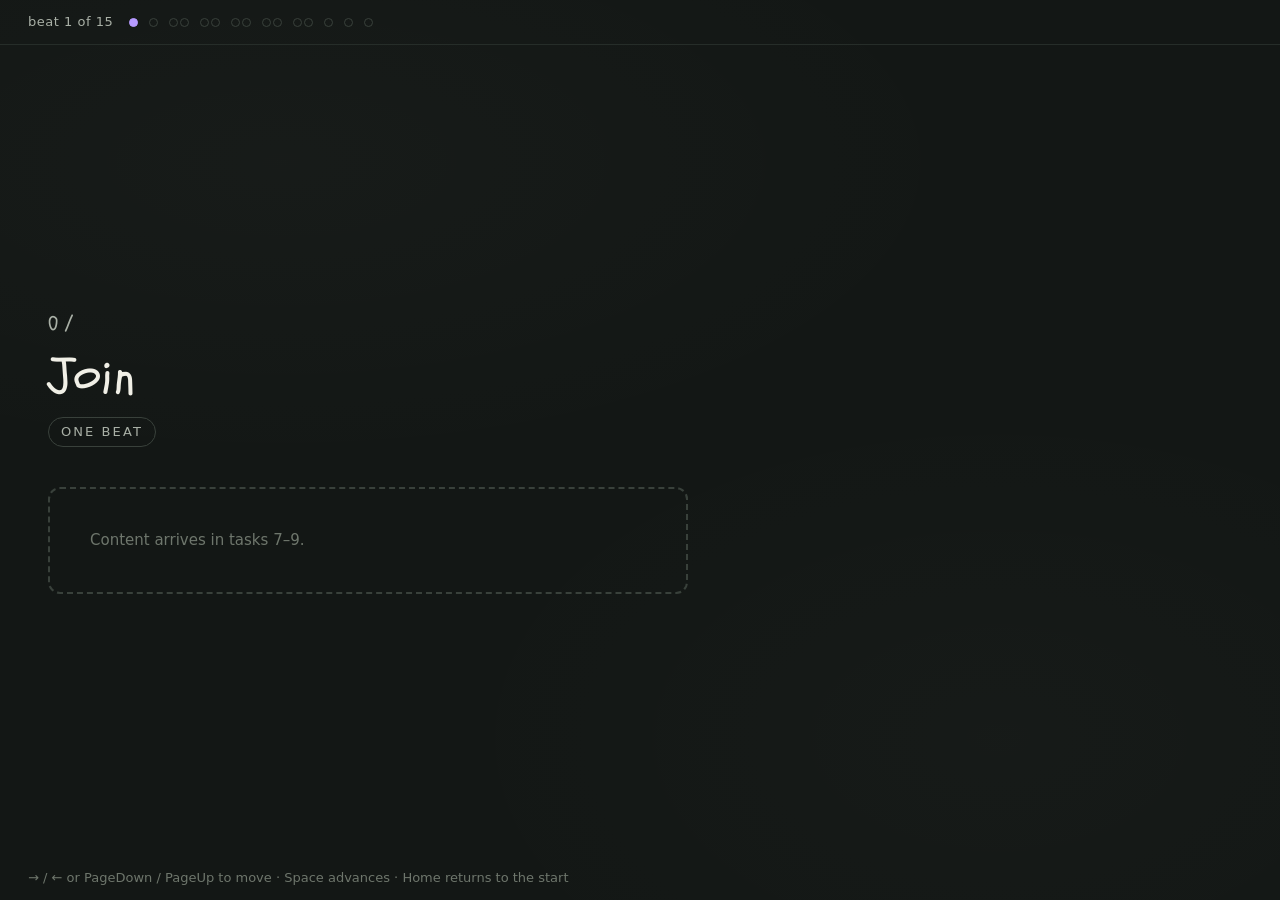
==== app/present.html @ ee2a4b30 "move the project into app/, and stop tracking planning documents Two changes the user asked for.  ap" ====
<!doctype html>
<html lang="en">
<head>
<meta charset="utf-8">
<meta name="viewport" content="width=device-width, initial-scale=1">
<title>The Photoelectric Effect — presentation</title>
<link rel="stylesheet" href="theme.css">
<style>
/* Layout for the projected page. Everything visual comes from theme.css. */

html, body { height: 100%; }
body { display: flex; flex-direction: column; padding: 0; }

/* The presenter's strip: where we are, and how much is left. Small and dim —
   it is for the presenter, not for the room. */
.beatbar {
  display: flex; align-items: center; gap: 16px;
  padding: 12px 28px;
  border-bottom: 1px solid var(--rule-soft);
  font-size: 13px; color: var(--chalk-dim);
  flex: none;
}
.counter { font-variant-numeric: tabular-nums; letter-spacing: .04em; }

/* One dot per beat, grouped by part, so the presenter can see at a glance
   that a part has a second beat coming. */
.dots { display: flex; gap: 4px; align-items: center; }
.dots .grp { display: flex; gap: 2px; margin-right: 7px; }
.dots i {
  width: 9px; height: 9px; border-radius: 50%;
  border: 1px solid var(--rule); display: block;
}
.dots i.done    { background: var(--rule); }
.dots i.current { background: var(--accent); border-color: var(--accent); }

.stage {
  flex: 1 1 auto;
  display: flex; flex-direction: column; justify-content: center;
  padding: 40px 48px;
  max-width: 1400px; width: 100%; margin: 0 auto;
}

.partno {
  font-family: var(--hand);
  font-size: 22px; color: var(--chalk-dim); margin-bottom: 4px;
}
.stage h1 { margin-bottom: 10px; }

.beatname {
  display: inline-block; align-self: flex-start;
  font-size: 13px; letter-spacing: .16em; text-transform: uppercase;
  color: var(--accent);
  border: 1px solid var(--accent-dim); border-radius: 999px;
  padding: 4px 12px;
}
.beatname.single { color: var(--chalk-dim); border-color: var(--rule); }

.placeholder {
  margin-top: 40px; padding: 40px;
  border: 2px dashed var(--rule); border-radius: 12px;
  color: var(--chalk-faint); font-size: 15px;
  max-width: 640px;
}

.hint { padding: 12px 28px; font-size: 13px; color: var(--chalk-faint); flex: none; }

/* Shown only if physics.js failed to load. Silence would be worse. */
#fatal {
  display: none; margin: 24px 48px; padding: 16px 20px;
  border: 2px solid var(--no-emit); border-radius: 10px; color: var(--no-emit);
}
</style>
</head>
<body>

<div class="beatbar">
  <span class="counter" id="counter"></span>
  <div class="dots" id="dots"></div>
</div>

<div id="fatal"><strong>physics.js did not load.</strong> Every number on this page comes from it.
Check that <code>physics.js</code> sits beside <code>present.html</code>.</div>

<main class="stage">
  <div class="partno" id="partno"></div>
  <h1 id="title"></h1>
  <span class="beatname" id="beatname"></span>
  <div class="placeholder" id="placeholder"></div>
</main>

<div class="hint">→ / ← or PageDown / PageUp to move · Space advances · Home returns to the start</div>

<script src="physics.js"></script>
<script>
/* The ten parts. `question: true` means the part carries at least one quiz
   question, and therefore splits into two beats — SPEC.md §2:
     setup  — the situation is shown, the answering readouts are masked, the
              animation is held, and the question is open on the phones;
     reveal — the answer runs.
   Without that split the projector shows the answer while the question is
   being asked, which is what made six of nine questions meaningless in v1. */
const PARTS = [
  { title: 'Join',              question: false },
  { title: 'Intro',             question: false },
  { title: 'The puzzle',        question: true  },
  { title: 'Light in packets',  question: true  },
  { title: 'The work function', question: true  },
  { title: 'The threshold',     question: true  },
  { title: 'Leftover energy',   question: true  },
  { title: 'The straight line', question: false },
  { title: 'Why it matters',    question: false },
  { title: 'Scores, then play', question: false }
];

/* Flatten parts into the beat sequence the arrow keys actually walk.
   Ten parts, five of which split, gives fifteen beats. */
const BEATS = [];
PARTS.forEach((p, i) => {
  if (p.question) { BEATS.push({ part: i, beat: 'setup' }); BEATS.push({ part: i, beat: 'reveal' }); }
  else            { BEATS.push({ part: i, beat: 'single' }); }
});

let at = 0;

const $ = id => document.getElementById(id);

function buildDots() {
  $('dots').innerHTML = PARTS.map((p, i) => {
    const n = p.question ? 2 : 1;
    return '<span class="grp">' + '<i></i>'.repeat(n) + '</span>';
  }).join('');
}

function render() {
  const b = BEATS[at], p = PARTS[b.part];

  $('partno').textContent = b.part + ' /';
  $('title').textContent = p.title;

  const name = $('beatname');
  name.textContent = b.beat === 'single' ? 'one beat' : b.beat;
  name.classList.toggle('single', b.beat === 'single');

  $('counter').textContent = 'beat ' + (at + 1) + ' of ' + BEATS.length;

  $('placeholder').textContent = b.beat === 'setup'
    ? 'Setup beat. The question is open on the phones and the answering readouts are masked. Content arrives in tasks 7–9.'
    : b.beat === 'reveal'
      ? 'Reveal beat. The animation runs and the readouts appear. Content arrives in tasks 7–9.'
      : 'Content arrives in tasks 7–9.';

  const dots = $('dots').querySelectorAll('i');
  dots.forEach((d, i) => {
    d.classList.toggle('done', i < at);
    d.classList.toggle('current', i === at);
  });
}

function go(delta) {
  const next = at + delta;
  if (next < 0 || next >= BEATS.length) return;   // ends are walls, not wraps
  at = next;
  render();
}

addEventListener('keydown', e => {
  switch (e.key) {
    /* Arrows, and PageUp/PageDown because most presentation clickers send
       those rather than arrows. Space too: it is what people press. */
    case 'ArrowRight': case 'PageDown': case ' ': go(1);  break;
    case 'ArrowLeft':  case 'PageUp':            go(-1); break;
    case 'Home':       at = 0; render();                 break;
    case 'End':        at = BEATS.length - 1; render();  break;
    default: return;
  }
  e.preventDefault();
});

if (typeof physics !== 'function' || typeof HC === 'undefined') $('fatal').style.display = 'block';

buildDots();
render();
</script>
</body>
</html>
---- app/theme.css ----
/* The Photoelectric Effect — chalkboard theme.
 *
 * Shared by present.html (projected) and quiz.html (phones). index.html keeps
 * its own dark-brown styling this round; see SPEC.md §6.
 *
 * Why a chalkboard and not paper: glowing photons and ejected electrons only
 * read against a dark ground. A light theme would have fought the animation for
 * the whole talk.
 *
 * No images, and no font loaded from anyone else's server. The one webfont,
 * Schoolbell, is self-hosted in fonts/ — so the pages render identically with
 * the network unplugged, which matters because the presentation must survive
 * classroom wifi failing and because quiz.html has a 50 KB budget.
 *
 * ONE RULE WORTH KNOWING: --accent is the physics. Later tasks set it from the
 * current wavelength, so the whole interface turns violet at 400 nm and red at
 * 700 nm. Everything accent-coloured below follows automatically.
 */

:root {
  /* Tells the browser to render its own widgets dark: the <select> chevron, the
     range-slider track, scrollbars and form focus rings. Without it those come
     out light-on-dark and the page looks half-finished. */
  color-scheme: dark;

  /* The board itself */
  --board:        #131715;
  --board-panel:  #191f1c;
  --board-sunk:   #0e1211;

  /* Chalk. --chalk-faint is decorative only: it does not meet text contrast
     against the board, so never put a number or a label in it. */
  --chalk:        #f0efe6;
  --chalk-dim:    #a9b0a6;
  --chalk-faint:  #6e766c;

  --rule:         #39413b;
  --rule-soft:    #262d29;

  /* Set from the wavelength by present.html (task 6). These defaults are
     400 nm violet, so a page that never sets them still looks deliberate. */
  --accent:       #b69aff;
  --accent-dim:   #6d5c9c;

  /* Coloured chalks. These match index.html's energy-bar palette on purpose —
     the same quantity keeps the same colour across all three pages. */
  --chalk-violet: #bb9ce8;   /* photon energy   */
  --chalk-amber:  #e5bb76;   /* work function   */
  --chalk-cyan:   #93d9db;   /* kinetic energy  */

  --emit:         #93d9db;
  --no-emit:      #e5bb76;

  --ink:    system-ui, -apple-system, "Segoe UI", Roboto, sans-serif;

  /* The handwriting face. Measured: Schoolbell has no λ, no φ and no subscript
     zero — and this presentation is full of them. So --ink is the LAST entry on
     purpose: a missing glyph lands on the body sans and reads as deliberate,
     instead of dropping to the browser's default serif, which next to
     handwriting looks like a rendering fault. Never let serif end this list. */
  --hand:   Schoolbell, "Segoe Print", "Chalkboard SE", "Comic Sans MS", var(--ink);
}

/* Schoolbell, self-hosted so it survives the wifi failing. Apache 2.0;
   see fonts/README.md and fonts/LICENSE.txt.
   font-display: swap — the page must be readable in the body sans immediately
   and upgrade when the font lands, never blank while a phone waits on it. */
@font-face {
  font-family: Schoolbell;
  src: url("fonts/schoolbell.woff2") format("woff2");
  font-weight: 400;
  font-style: normal;
  font-display: swap;
}

* { box-sizing: border-box; }

body {
  margin: 0;
  padding: 24px 16px;
  background-color: var(--board);
  /* Chalk dust and the ghost of a thousand erasings. Cheap: two gradients. */
  background-image:
    radial-gradient(ellipse 80% 50% at 22% 18%, rgba(240,239,230,.020), transparent 70%),
    radial-gradient(ellipse 70% 60% at 78% 82%, rgba(240,239,230,.016), transparent 65%);
  background-attachment: fixed;
  color: var(--chalk);
  font-family: var(--ink);
  font-size: 17px;
  line-height: 1.55;
  -webkit-text-size-adjust: 100%;
}

/* ---- Type ------------------------------------------------------------- */

/* Weight 400: Schoolbell ships one weight only. Asking for 600 makes the
   browser synthesise bold, which smears a handwriting face. */
h1, h2, h3 { font-family: var(--hand); font-weight: 400; line-height: 1.2; margin: 0 0 .4em; }
h1 { font-size: clamp(30px, 6vw, 52px); letter-spacing: .01em; }
h2 { font-size: clamp(22px, 4vw, 32px); }
h3 { font-size: clamp(18px, 3vw, 22px); color: var(--chalk-dim); }

p { margin: 0 0 1em; max-width: 62ch; }

.eyebrow {
  font-size: 13px; letter-spacing: .18em; text-transform: uppercase;
  color: var(--chalk-dim); margin-bottom: .6em;
}
.small { font-size: 14px; color: var(--chalk-dim); }
strong { color: var(--chalk); font-weight: 600; }
em { color: var(--accent); font-style: normal; }

/* Underline drawn like a chalk stroke: slightly uneven, never a crisp rule. */
.underline {
  border-bottom: 2px solid var(--accent);
  border-radius: 40%;
  padding-bottom: 2px;
}

/* ---- Surfaces --------------------------------------------------------- */

.panel {
  background: var(--board-panel);
  border: 1px solid var(--rule);
  border-radius: 10px;
  padding: 20px 22px;
}

hr { border: 0; border-top: 1px solid var(--rule-soft); margin: 28px 0; }

/* ---- Readouts: the numbers that carry the physics ---------------------- */

.readout { display: flex; flex-direction: column; gap: 4px; }
.readout label { font-size: 13px; letter-spacing: .06em; text-transform: uppercase; color: var(--chalk-dim); }

/* Greek in an uppercased label is a notation bug, not a style choice:
   text-transform turns λ into Λ and φ into Φ, which mean different things.
   Wrap any Greek inside a label in this. <label>Threshold <i class="sym">λ₀</i></label> */
.sym { text-transform: none; font-style: normal; }

.value {
  font-family: var(--hand);
  font-size: clamp(26px, 5vw, 40px);
  line-height: 1.1;
  color: var(--chalk);
  font-variant-numeric: tabular-nums;
}
.value.accent { color: var(--accent); }
.value.emit   { color: var(--emit); }
.value.none   { color: var(--no-emit); }

/* Masked: the ask/reveal mechanism (SPEC.md §2). A masked readout must read as
   DELIBERATELY HIDDEN, never as broken or as a value of zero — the audience is
   answering a question about this number right now. */
.masked .value,
.value.masked {
  color: transparent;
  position: relative;
}
.masked .value::after,
.value.masked::after {
  content: "?";
  position: absolute; inset: 0;
  display: flex; align-items: center; justify-content: center;
  color: var(--chalk-faint);
  border: 2px dashed var(--rule);
  border-radius: 8px;
  background: var(--board-sunk);
}

/* ---- Controls --------------------------------------------------------- */

button, .btn {
  font: inherit;
  font-family: var(--hand);
  font-size: 17px;
  color: var(--chalk);
  background: var(--board-sunk);
  border: 1.5px solid var(--rule);
  border-radius: 8px;
  padding: 10px 18px;
  cursor: pointer;
  transition: border-color .15s, color .15s, background .15s;
}
button:hover, .btn:hover { border-color: var(--accent); color: var(--accent); }
button:active, .btn:active { background: var(--board-panel); }
button[disabled] { opacity: .45; cursor: not-allowed; }

button.primary {
  border-color: var(--accent);
  color: var(--accent);
}
button.primary:hover { background: var(--board-panel); }

:focus-visible {
  outline: 2px solid var(--accent);
  outline-offset: 3px;
}

input[type="text"] {
  font: inherit; color: var(--chalk);
  background: var(--board-sunk);
  border: 1.5px solid var(--rule);
  border-radius: 8px;
  padding: 12px 14px;
  width: 100%;
}
input[type="text"]::placeholder { color: var(--chalk-faint); }

label { display: block; font-size: 14px; color: var(--chalk-dim); margin-bottom: 6px; }

input[type="range"] {
  width: 100%;
  accent-color: var(--accent);
}

select {
  font: inherit; color: var(--chalk);
  background: var(--board-sunk);
  border: 1.5px solid var(--rule);
  border-radius: 8px;
  padding: 10px 12px;
}

/* ---- Energy bars ------------------------------------------------------- */

.bar { display: grid; grid-template-columns: 150px 1fr 96px; gap: 12px; align-items: center; margin-bottom: 10px; }
.bar > span:first-child { font-size: 14px; color: var(--chalk-dim); }
.bar > span:last-child  { font-family: var(--hand); text-align: right; font-variant-numeric: tabular-nums; }
.bar .track { height: 14px; background: var(--board-sunk); border: 1px solid var(--rule-soft); border-radius: 7px; overflow: hidden; }
.bar .fill  { height: 100%; border-radius: 7px; }

/* ---- Status ------------------------------------------------------------ */

.status { font-family: var(--hand); font-size: 20px; padding: 10px 0; }
.status.emit { color: var(--emit); }
.status.none { color: var(--no-emit); }

/* ---- Phone-first layout ------------------------------------------------ */

.wrap { max-width: 900px; margin: 0 auto; }

@media (max-width: 480px) {
  body { padding: 18px 16px; font-size: 16px; }
  .bar { grid-template-columns: 1fr; gap: 4px; }
  .bar > span:last-child { text-align: left; }
}

@media (prefers-reduced-motion: reduce) {
  * { animation: none !important; transition: none !important; }
}
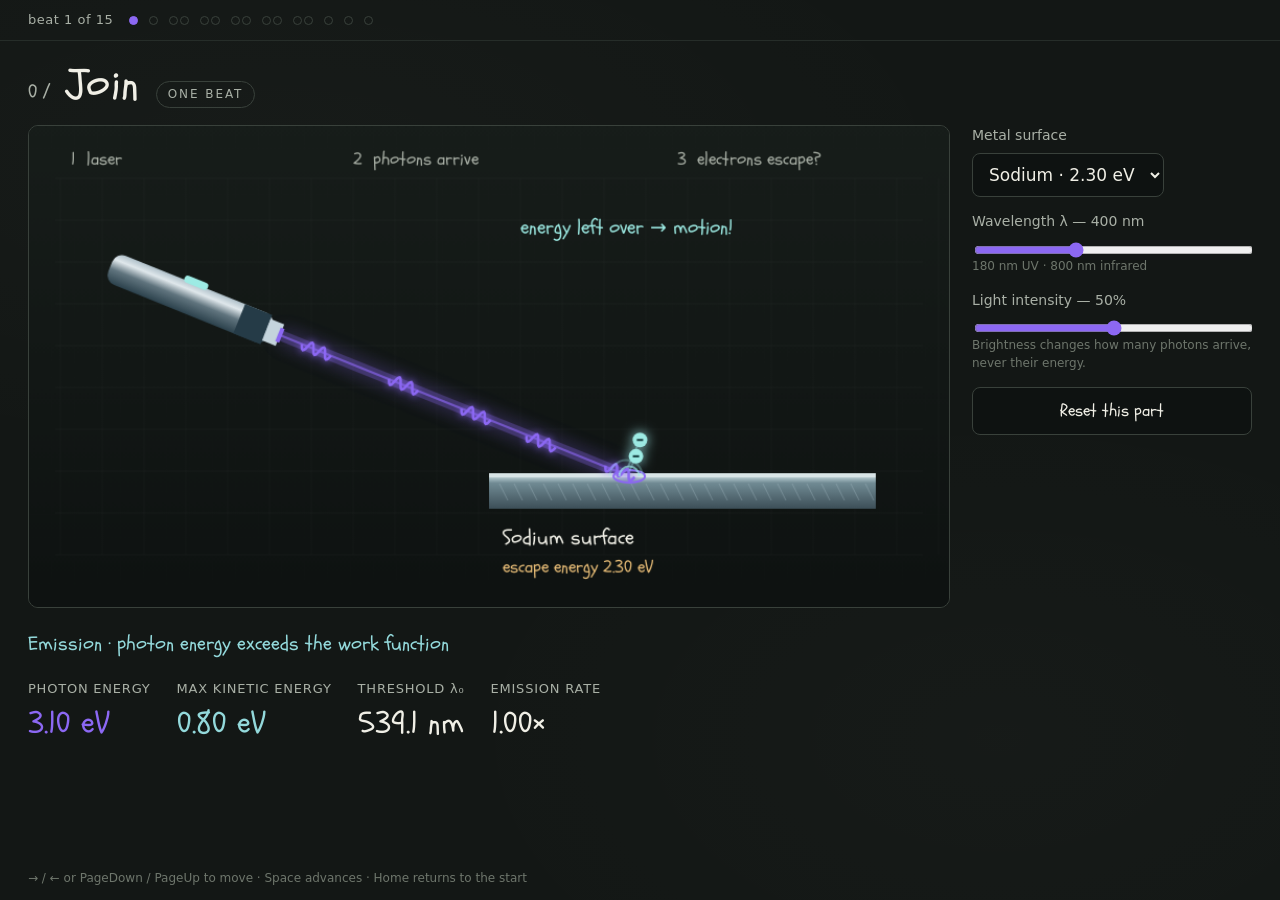
==== commit c6e3f08c: "task 5: the simulation as the stage, without theta Ports the canvas scene from index.html onto prese" ====
--- a/app/present.html
+++ b/app/present.html
@@ -9,66 +9,57 @@
 /* Layout for the projected page. Everything visual comes from theme.css. */
 
 html, body { height: 100%; }
-body { display: flex; flex-direction: column; padding: 0; }
+body { display: flex; flex-direction: column; padding: 0; overflow: hidden; }
 
 /* The presenter's strip: where we are, and how much is left. Small and dim —
    it is for the presenter, not for the room. */
 .beatbar {
   display: flex; align-items: center; gap: 16px;
-  padding: 12px 28px;
+  padding: 10px 28px;
   border-bottom: 1px solid var(--rule-soft);
   font-size: 13px; color: var(--chalk-dim);
   flex: none;
 }
 .counter { font-variant-numeric: tabular-nums; letter-spacing: .04em; }
-
-/* One dot per beat, grouped by part, so the presenter can see at a glance
-   that a part has a second beat coming. */
 .dots { display: flex; gap: 4px; align-items: center; }
 .dots .grp { display: flex; gap: 2px; margin-right: 7px; }
-.dots i {
-  width: 9px; height: 9px; border-radius: 50%;
-  border: 1px solid var(--rule); display: block;
-}
+.dots i { width: 9px; height: 9px; border-radius: 50%; border: 1px solid var(--rule); display: block; }
 .dots i.done    { background: var(--rule); }
 .dots i.current { background: var(--accent); border-color: var(--accent); }
 
-.stage {
-  flex: 1 1 auto;
-  display: flex; flex-direction: column; justify-content: center;
-  padding: 40px 48px;
-  max-width: 1400px; width: 100%; margin: 0 auto;
-}
-
-.partno {
-  font-family: var(--hand);
-  font-size: 22px; color: var(--chalk-dim); margin-bottom: 4px;
-}
-.stage h1 { margin-bottom: 10px; }
-
+.stage { flex: 1 1 auto; display: flex; flex-direction: column; padding: 18px 28px 10px;
+         max-width: 1600px; width: 100%; margin: 0 auto; min-height: 0; }
+
+.head { display: flex; align-items: baseline; gap: 16px; flex: none; }
+.partno { font-family: var(--hand); font-size: 20px; color: var(--chalk-dim); }
+.head h1 { margin: 0; font-size: clamp(26px, 3.4vw, 44px); }
 .beatname {
-  display: inline-block; align-self: flex-start;
-  font-size: 13px; letter-spacing: .16em; text-transform: uppercase;
-  color: var(--accent);
-  border: 1px solid var(--accent-dim); border-radius: 999px;
-  padding: 4px 12px;
+  font-size: 12px; letter-spacing: .16em; text-transform: uppercase; color: var(--accent);
+  border: 1px solid var(--accent-dim); border-radius: 999px; padding: 3px 11px; white-space: nowrap;
 }
 .beatname.single { color: var(--chalk-dim); border-color: var(--rule); }
 
-.placeholder {
-  margin-top: 40px; padding: 40px;
-  border: 2px dashed var(--rule); border-radius: 12px;
-  color: var(--chalk-faint); font-size: 15px;
-  max-width: 640px;
-}
-
-.hint { padding: 12px 28px; font-size: 13px; color: var(--chalk-faint); flex: none; }
-
-/* Shown only if physics.js failed to load. Silence would be worse. */
-#fatal {
-  display: none; margin: 24px 48px; padding: 16px 20px;
-  border: 2px solid var(--no-emit); border-radius: 10px; color: var(--no-emit);
-}
+/* Scene on the left, controls on the right. The controls belong to the
+   presenter: the audience is watching a projection and cannot touch them. */
+.lab { display: grid; grid-template-columns: minmax(0,1fr) 280px; gap: 22px;
+       margin-top: 14px; flex: 1 1 auto; min-height: 0; }
+@media (max-width: 1100px) { .lab { grid-template-columns: 1fr; } }
+
+.scene-wrap { min-width: 0; display: flex; flex-direction: column; gap: 10px; }
+#scene { width: 100%; height: auto; max-height: 56vh; border-radius: 10px;
+         border: 1px solid var(--rule); display: block; }
+
+.readouts { display: flex; gap: 26px; flex-wrap: wrap; }
+.readouts .readout { gap: 2px; }
+.readouts .value { font-size: clamp(20px, 2.4vw, 32px); }
+
+.controls { display: flex; flex-direction: column; gap: 14px; overflow-y: auto; }
+.controls .hint { font-size: 12px; color: var(--chalk-faint); margin: -8px 0 0; }
+
+.foot { flex: none; padding: 8px 28px 12px; font-size: 12px; color: var(--chalk-faint); }
+
+#fatal { display: none; margin: 16px 28px; padding: 14px 18px;
+         border: 2px solid var(--no-emit); border-radius: 10px; color: var(--no-emit); }
 </style>
 </head>
 <body>
@@ -82,38 +73,71 @@
 Check that <code>physics.js</code> sits beside <code>present.html</code>.</div>
 
 <main class="stage">
-  <div class="partno" id="partno"></div>
-  <h1 id="title"></h1>
-  <span class="beatname" id="beatname"></span>
-  <div class="placeholder" id="placeholder"></div>
+  <div class="head">
+    <span class="partno" id="partno"></span>
+    <h1 id="title"></h1>
+    <span class="beatname" id="beatname"></span>
+  </div>
+
+  <div class="lab">
+    <div class="scene-wrap">
+      <canvas id="scene" width="880" height="460"
+              aria-label="Light strikes a metal surface; electrons escape only above the energy threshold"></canvas>
+      <div class="status" id="status"></div>
+      <div class="readouts">
+        <div class="readout"><label>Photon energy</label><div class="value accent" id="energy">—</div></div>
+        <div class="readout"><label>Max kinetic energy</label><div class="value" id="kinetic">—</div></div>
+        <div class="readout"><label>Threshold <i class="sym">λ₀</i></label><div class="value" id="threshold">—</div></div>
+        <div class="readout"><label>Emission rate</label><div class="value" id="rate">—</div></div>
+      </div>
+    </div>
+
+    <aside class="controls">
+      <div>
+        <label for="material">Metal surface</label>
+        <select id="material"></select>
+      </div>
+      <div>
+        <label for="wave">Wavelength <i class="sym">λ</i> — <span id="waveValue"></span></label>
+        <input id="wave" type="range" min="180" max="800" step="1" value="400">
+        <p class="hint">180 nm UV · 800 nm infrared</p>
+      </div>
+      <div>
+        <label for="intensity">Light intensity — <span id="intensityValue"></span></label>
+        <input id="intensity" type="range" min="0" max="100" step="1" value="50">
+        <p class="hint">Brightness changes how many photons arrive, never their energy.</p>
+      </div>
+      <button type="button" id="represet">Reset this part</button>
+    </aside>
+  </div>
 </main>
 
-<div class="hint">→ / ← or PageDown / PageUp to move · Space advances · Home returns to the start</div>
+<div class="foot">→ / ← or PageDown / PageUp to move · Space advances · Home returns to the start</div>
 
 <script src="physics.js"></script>
 <script>
-/* The ten parts. `question: true` means the part carries at least one quiz
-   question, and therefore splits into two beats — SPEC.md §2:
-     setup  — the situation is shown, the answering readouts are masked, the
-              animation is held, and the question is open on the phones;
+const $ = id => document.getElementById(id);
+
+/* ---- The ten parts -----------------------------------------------------
+   `question: true` means the part carries at least one quiz question and so
+   splits into two beats (SPEC.md §2):
+     setup  — situation shown, answering readouts masked, question open;
      reveal — the answer runs.
-   Without that split the projector shows the answer while the question is
-   being asked, which is what made six of nine questions meaningless in v1. */
+   `preset` is applied on entering the part. Presets are provisional here;
+   tasks 7–9 set them alongside the content they belong to. */
 const PARTS = [
-  { title: 'Join',              question: false },
-  { title: 'Intro',             question: false },
-  { title: 'The puzzle',        question: true  },
-  { title: 'Light in packets',  question: true  },
-  { title: 'The work function', question: true  },
-  { title: 'The threshold',     question: true  },
-  { title: 'Leftover energy',   question: true  },
-  { title: 'The straight line', question: false },
-  { title: 'Why it matters',    question: false },
-  { title: 'Scores, then play', question: false }
+  { title: 'Join',              question: false, preset: { phi: 2.30, wave: 400, intensity: 50  } },
+  { title: 'Intro',             question: false, preset: { phi: 2.30, wave: 400, intensity: 50  } },
+  { title: 'The puzzle',        question: true,  preset: { phi: 2.30, wave: 700, intensity: 100 } },
+  { title: 'Light in packets',  question: true,  preset: { phi: 2.30, wave: 400, intensity: 50  } },
+  { title: 'The work function', question: true,  preset: { phi: 4.30, wave: 400, intensity: 50  } },
+  { title: 'The threshold',     question: true,  preset: { phi: 4.30, wave: 300, intensity: 60  } },
+  { title: 'Leftover energy',   question: true,  preset: { phi: 2.30, wave: 400, intensity: 50  } },
+  { title: 'The straight line', question: false, preset: { phi: 2.30, wave: 400, intensity: 50  } },
+  { title: 'Why it matters',    question: false, preset: { phi: 2.30, wave: 400, intensity: 50  } },
+  { title: 'Scores, then play', question: false, preset: { phi: 2.30, wave: 400, intensity: 50  } }
 ];
 
-/* Flatten parts into the beat sequence the arrow keys actually walk.
-   Ten parts, five of which split, gives fifteen beats. */
 const BEATS = [];
 PARTS.forEach((p, i) => {
   if (p.question) { BEATS.push({ part: i, beat: 'setup' }); BEATS.push({ part: i, beat: 'reveal' }); }
@@ -121,17 +145,223 @@
 });
 
 let at = 0;
-
-const $ = id => document.getElementById(id);
+let state = null;
+
+/* ---- The scene ---------------------------------------------------------
+   Ported from index.html. The incidence angle θ is GONE, not hidden: it
+   appears nowhere in physics() and changes no result, so presenting it as a
+   control implies a relevance it does not have (SPEC.md §2). Removing it is
+   drawing-code surgery rather than deleting a slider, because laserAngle also
+   drives laserTarget(), which sets photon spawn targets and the electron
+   launch angle. So the angle is frozen at the value the old page opened with
+   and the arc, the label, the normal line and the aiming affordance are cut. */
+const LASER_ANGLE = 68;
+const laserOrigin = { x: 240, y: 200 };
+function laserTarget() { return { x: 240 + 135 * Math.tan(LASER_ANGLE * Math.PI / 180), y: 335 }; }
+
+const canvas = $('scene'), ctx = canvas.getContext('2d');
+let photons = [], electrons = [], impacts = [], photonClock = 0, sequence = 0;
+let last = 0;
+
+/* Replaced in task 6: this mapping renders 700 nm as amber and 650 nm as
+   yellow-green, and part 2's whole premise is that the light looks red. */
+function lightColor(w) {
+  if (w < 380) return '#b69aff';
+  if (w > 750) return '#d86b58';
+  const hue = 270 - (w - 380) / (750 - 380) * 270;
+  return `hsl(${hue},85%,68%)`;
+}
+
+function clearParticles() { photons = []; electrons = []; impacts = []; photonClock = 0; }
+
+function spawnPhoton() {
+  const n = sequence++, target = laserTarget();
+  photons.push({ x: laserOrigin.x, y: laserOrigin.y, tx: target.x + (n % 3 - 1) * 3, ty: target.y,
+                 p: 0, energy: state.energy, wavelength: state.wavelength });
+}
+
+function advanceParticles(dt) {
+  if (!state) return;
+  /* Photon ARRIVAL is deliberately ungated: photons keep landing below
+     threshold and simply fail to free anything. Part 2 depends on the room
+     seeing light arrive and nothing come off. */
+  const flux = state.intensity / 50 * state.wavelength / 400 * 5;
+  if (flux > 0) { photonClock += dt * flux; while (photonClock >= 1) { spawnPhoton(); photonClock--; } }
+  for (const p of photons) {
+    p.p += dt / .95;
+    if (p.p >= 1) {
+      const k = p.energy - state.phi;
+      impacts.push({ x: p.tx, y: p.ty, age: 0, success: k > 0 });
+      if (k > 0) electrons.push({ x: p.tx, y: p.ty - 5, v: 95 * Math.sqrt(k),
+                                  angle: -1.35 + (p.tx - 490) / 245 * .6, age: 0, trail: [] });
+    }
+  }
+  photons = photons.filter(p => p.p < 1);
+  for (const e of electrons) {
+    e.trail.push({ x: e.x, y: e.y }); if (e.trail.length > 8) e.trail.shift();
+    e.x += Math.cos(e.angle) * e.v * dt; e.y += Math.sin(e.angle) * e.v * dt; e.age += dt;
+  }
+  electrons = electrons.filter(e => e.y > 40 && e.x < 855 && e.age < 9);
+  for (const i of impacts) i.age += dt;
+  impacts = impacts.filter(i => i.age < .55);
+}
+
+function drawScene() {
+  if (!state) return;
+  const s = state, c = ctx, lit = s.intensity > 0, color = lightColor(s.wavelength);
+  const HAND = '"Schoolbell", system-ui, sans-serif';
+
+  c.clearRect(0, 0, 880, 460);
+  const bg = c.createLinearGradient(0, 0, 0, 460);
+  bg.addColorStop(0, '#171d1a'); bg.addColorStop(1, '#0e1211');
+  c.fillStyle = bg; c.fillRect(0, 0, 880, 460);
+
+  c.strokeStyle = '#ffffff06'; c.lineWidth = 1;
+  for (let x = 30; x < 880; x += 40) { c.beginPath(); c.moveTo(x, 50); c.lineTo(x, 410); c.stroke(); }
+  for (let y = 50; y < 430; y += 40) { c.beginPath(); c.moveTo(25, y); c.lineTo(855, y); c.stroke(); }
+
+  c.font = '17px ' + HAND; c.fillStyle = '#a9b0a6';
+  c.fillText('1  laser', 40, 37);
+  c.fillText('2  photons arrive', 310, 37);
+  c.fillText('3  electrons escape?', 620, 37);
+
+  const target = laserTarget();
+  const beamAngle = Math.atan2(target.y - laserOrigin.y, target.x - laserOrigin.x);
+
+  if (lit) {
+    c.save(); c.strokeStyle = color; c.globalAlpha = .12 + .32 * s.intensity / 100;
+    c.shadowColor = color; c.shadowBlur = 18; c.lineWidth = 10;
+    c.beginPath(); c.moveTo(laserOrigin.x, laserOrigin.y); c.lineTo(target.x, target.y); c.stroke();
+    c.globalAlpha = .4 + .5 * s.intensity / 100; c.lineWidth = 2; c.stroke(); c.restore();
+  }
+
+  const plate = c.createLinearGradient(0, 335, 0, 370);
+  plate.addColorStop(0, '#c0d4d8'); plate.addColorStop(.18, '#718b94'); plate.addColorStop(1, '#34454e');
+  c.fillStyle = plate; c.fillRect(440, 335, 370, 31);
+  c.fillStyle = '#d9e5e7'; c.fillRect(440, 332, 370, 4);
+  c.strokeStyle = '#afc4cd55';
+  for (let x = 450; x < 810; x += 14) { c.beginPath(); c.moveTo(x, 342); c.lineTo(x + 8, 358); c.stroke(); }
+
+  c.font = '20px ' + HAND; c.fillStyle = '#f0efe6';
+  c.fillText(materialName() + ' surface', 453, 400);
+  c.font = '17px ' + HAND; c.fillStyle = '#e5bb76';
+  c.fillText('escape energy ' + s.phi.toFixed(2) + ' eV', 453, 427);
+
+  /* The laser body. Its angle is fixed, so this no longer rotates with a
+     control — it is drawn once at LASER_ANGLE to keep the beam geometry. */
+  c.save(); c.translate(laserOrigin.x, laserOrigin.y); c.rotate(beamAngle);
+  const barrel = c.createLinearGradient(0, -16, 0, 16);
+  barrel.addColorStop(0, '#aabcc6'); barrel.addColorStop(.25, '#e0e8ec');
+  barrel.addColorStop(.55, '#60747e'); barrel.addColorStop(1, '#283e49');
+  c.fillStyle = barrel; c.beginPath(); c.roundRect(-175, -15, 165, 30, 10); c.fill();
+  c.fillStyle = '#253b47'; c.fillRect(-42, -15, 28, 30);
+  c.fillStyle = '#c4d4dc'; c.fillRect(-14, -11, 14, 22);
+  c.fillStyle = lit ? color : '#253b47'; c.fillRect(-2, -7, 4, 14);
+  c.fillStyle = lit ? '#9debe4' : '#69808a'; c.beginPath(); c.roundRect(-105, -20, 24, 7, 3); c.fill();
+  c.restore();
+
+  /* The illuminated spot. The θ arc, the θ label, the "normal" dashed line and
+     "Drag the spot to aim" all went with the angle control. */
+  c.save(); c.strokeStyle = lit ? color : '#82949b'; c.lineWidth = 2;
+  c.beginPath(); c.ellipse(target.x, 335, 15, 6, 0, 0, Math.PI * 2); c.stroke(); c.restore();
+
+  for (const p of photons) {
+    const x = p.x + (p.tx - p.x) * p.p, y = p.y + (p.ty - p.y) * p.p;
+    const a = Math.atan2(p.ty - p.y, p.tx - p.x);
+    c.save(); c.translate(x, y); c.rotate(a);
+    c.strokeStyle = lightColor(p.wavelength); c.lineWidth = 2.5;
+    c.shadowBlur = 7; c.shadowColor = c.strokeStyle; c.beginPath();
+    const period = 7 + 14 * (p.wavelength - 180) / 620;
+    for (let j = -15; j <= 15; j++) {
+      const yy = Math.sin((j + 15) / period * Math.PI * 2) * 5;
+      j === -15 ? c.moveTo(j, yy) : c.lineTo(j, yy);
+    }
+    c.stroke(); c.restore();
+  }
+
+  for (const i of impacts) {
+    c.save(); c.globalAlpha = Math.max(0, 1 - i.age / .55);
+    c.strokeStyle = i.success ? '#9debe4' : '#e5bb76'; c.lineWidth = 2;
+    c.beginPath(); c.arc(i.x, i.y, 4 + i.age * 30, Math.PI, Math.PI * 2); c.stroke(); c.restore();
+  }
+
+  for (const e of electrons) {
+    c.save(); c.strokeStyle = '#93d9db66'; c.lineWidth = 2; c.beginPath();
+    e.trail.forEach((p, i) => i ? c.lineTo(p.x, p.y) : c.moveTo(p.x, p.y)); c.stroke();
+    c.fillStyle = '#9debe4'; c.shadowColor = '#93d9db'; c.shadowBlur = 12;
+    c.beginPath(); c.arc(e.x, e.y, 7, 0, Math.PI * 2); c.fill(); c.shadowBlur = 0;
+    c.strokeStyle = '#12383a'; c.beginPath(); c.moveTo(e.x - 3, e.y); c.lineTo(e.x + 3, e.y); c.stroke();
+    c.restore();
+  }
+
+  c.font = '19px ' + HAND;
+  c.fillStyle = lit ? (s.emits ? '#9debe4' : '#e5bb76') : '#a9b0a6';
+  c.fillText(!lit ? 'laser off' : s.emits ? 'energy left over → motion!' : 'not enough energy to escape', 470, 103);
+}
+
+function animate(t) {
+  const dt = last ? Math.min((t - last) / 1000, .05) : 0;
+  last = t;
+  advanceParticles(dt);
+  drawScene();
+  requestAnimationFrame(animate);
+}
+
+/* ---- Controls ---------------------------------------------------------- */
+
+function materialName() {
+  const m = MATERIALS.find(m => m.phi === +$('material').value);
+  return m ? m.name : 'Custom metal';
+}
+
+function buildMaterials() {
+  /* Built from MATERIALS in physics.js rather than typed here, so the work
+     functions cannot drift from the ones the answer key uses. */
+  $('material').innerHTML = MATERIALS
+    .map(m => `<option value="${m.phi.toFixed(2)}">${m.name} · ${m.phi.toFixed(2)} eV</option>`)
+    .join('');
+}
+
+function update() {
+  const phi = +$('material').value, wave = +$('wave').value, intensity = +$('intensity').value;
+  state = physics(wave, intensity, phi);
+  const s = state;
+
+  document.documentElement.style.setProperty('--accent', lightColor(wave));
+
+  $('waveValue').textContent = wave + ' nm';
+  $('intensityValue').textContent = intensity + '%';
+
+  $('energy').textContent    = s.energy.toFixed(2) + ' eV';
+  $('kinetic').textContent   = s.k > 0 ? s.k.toFixed(2) + ' eV' : '—';
+  $('threshold').textContent = s.threshold.toFixed(1) + ' nm';
+  $('rate').textContent      = s.rate.toFixed(2) + '×';
+
+  $('kinetic').className = 'value ' + (s.k > 0 ? 'emit' : 'none');
+
+  const st = $('status');
+  st.textContent = intensity === 0
+    ? 'Laser off · no photons arriving'
+    : s.emits ? 'Emission · photon energy exceeds the work function'
+              : 'No emission · photon energy does not exceed the work function';
+  st.className = 'status ' + (s.emits ? 'emit' : 'none');
+}
+
+function applyPreset(p) {
+  $('material').value = p.phi.toFixed(2);
+  $('wave').value = p.wave;
+  $('intensity').value = p.intensity;
+  clearParticles();
+  update();
+}
+
+/* ---- Beats -------------------------------------------------------------- */
 
 function buildDots() {
-  $('dots').innerHTML = PARTS.map((p, i) => {
-    const n = p.question ? 2 : 1;
-    return '<span class="grp">' + '<i></i>'.repeat(n) + '</span>';
-  }).join('');
-}
-
-function render() {
+  $('dots').innerHTML = PARTS.map(p => '<span class="grp">' + '<i></i>'.repeat(p.question ? 2 : 1) + '</span>').join('');
+}
+
+function render(enteredNewPart) {
   const b = BEATS[at], p = PARTS[b.part];
 
   $('partno').textContent = b.part + ' /';
@@ -143,43 +373,49 @@
 
   $('counter').textContent = 'beat ' + (at + 1) + ' of ' + BEATS.length;
 
-  $('placeholder').textContent = b.beat === 'setup'
-    ? 'Setup beat. The question is open on the phones and the answering readouts are masked. Content arrives in tasks 7–9.'
-    : b.beat === 'reveal'
-      ? 'Reveal beat. The animation runs and the readouts appear. Content arrives in tasks 7–9.'
-      : 'Content arrives in tasks 7–9.';
-
-  const dots = $('dots').querySelectorAll('i');
-  dots.forEach((d, i) => {
+  $('dots').querySelectorAll('i').forEach((d, i) => {
     d.classList.toggle('done', i < at);
     d.classList.toggle('current', i === at);
   });
+
+  /* Only re-apply the preset when the PART changes. Moving between a part's
+     two beats must not throw away what the presenter just dragged. */
+  if (enteredNewPart) applyPreset(p.preset);
 }
 
 function go(delta) {
   const next = at + delta;
   if (next < 0 || next >= BEATS.length) return;   // ends are walls, not wraps
+  const wasPart = BEATS[at].part;
   at = next;
-  render();
+  render(BEATS[at].part !== wasPart);
 }
 
 addEventListener('keydown', e => {
+  /* PageUp/PageDown because most presentation clickers send those, not arrows. */
   switch (e.key) {
-    /* Arrows, and PageUp/PageDown because most presentation clickers send
-       those rather than arrows. Space too: it is what people press. */
     case 'ArrowRight': case 'PageDown': case ' ': go(1);  break;
     case 'ArrowLeft':  case 'PageUp':            go(-1); break;
-    case 'Home':       at = 0; render();                 break;
-    case 'End':        at = BEATS.length - 1; render();  break;
+    case 'Home': { const w = BEATS[at].part; at = 0; render(BEATS[0].part !== w || true); break; }
+    case 'End':  { const w = BEATS[at].part; at = BEATS.length - 1; render(BEATS[at].part !== w); break; }
     default: return;
   }
   e.preventDefault();
 });
 
-if (typeof physics !== 'function' || typeof HC === 'undefined') $('fatal').style.display = 'block';
-
-buildDots();
-render();
+['material', 'wave', 'intensity'].forEach(id =>
+  $(id).addEventListener('input', () => { clearParticles(); update(); }));
+
+$('represet').onclick = () => applyPreset(PARTS[BEATS[at].part].preset);
+
+if (typeof physics !== 'function' || typeof HC === 'undefined' || typeof MATERIALS === 'undefined') {
+  $('fatal').style.display = 'block';
+} else {
+  buildMaterials();
+  buildDots();
+  render(true);
+  requestAnimationFrame(animate);
+}
 </script>
 </body>
 </html>
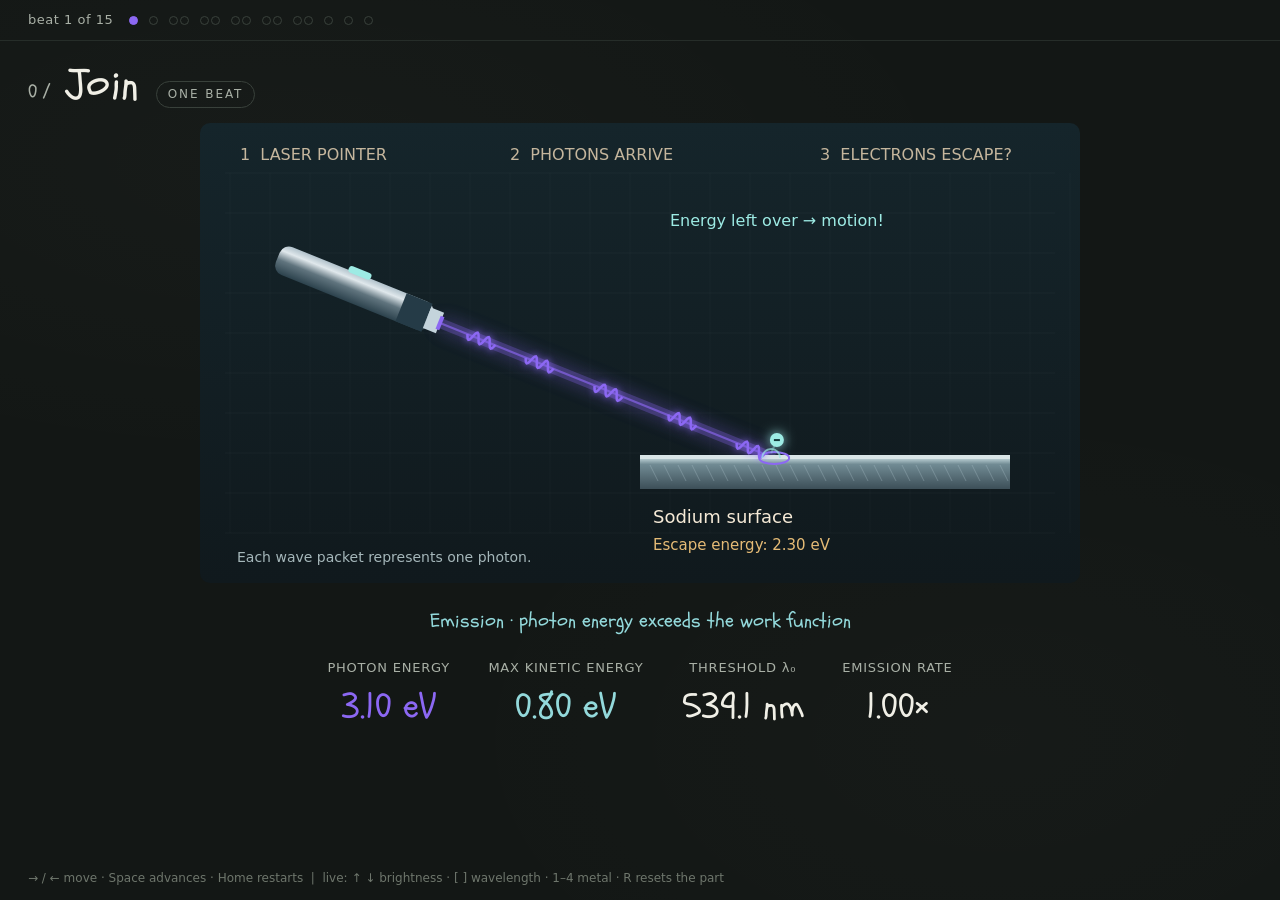
==== commit 4ce33d8c: "task 5 revised: animation fills the stage, the toy moves to the end Two corrections from the user.  " ====
--- a/app/present.html
+++ b/app/present.html
@@ -39,22 +39,26 @@
 }
 .beatname.single { color: var(--chalk-dim); border-color: var(--rule); }
 
-/* Scene on the left, controls on the right. The controls belong to the
-   presenter: the audience is watching a projection and cannot touch them. */
-.lab { display: grid; grid-template-columns: minmax(0,1fr) 280px; gap: 22px;
-       margin-top: 14px; flex: 1 1 auto; min-height: 0; }
-@media (max-width: 1100px) { .lab { grid-template-columns: 1fr; } }
-
-.scene-wrap { min-width: 0; display: flex; flex-direction: column; gap: 10px; }
-#scene { width: 100%; height: auto; max-height: 56vh; border-radius: 10px;
-         border: 1px solid var(--rule); display: block; }
-
-.readouts { display: flex; gap: 26px; flex-wrap: wrap; }
-.readouts .readout { gap: 2px; }
-.readouts .value { font-size: clamp(20px, 2.4vw, 32px); }
-
-.controls { display: flex; flex-direction: column; gap: 14px; overflow-y: auto; }
-.controls .hint { font-size: 12px; color: var(--chalk-faint); margin: -8px 0 0; }
+/* The animation fills the stage. No sliders on the presentation parts: the
+   room is watching a projection, and the toy belongs at the end. The presenter
+   changes things from the keyboard so nothing clutters the screen. */
+.lab { margin-top: 12px; flex: 1 1 auto; min-height: 0;
+       display: flex; flex-direction: column; gap: 12px; align-items: center; }
+
+#scene { width: auto; height: auto; max-width: 100%; max-height: 68vh;
+         aspect-ratio: 880 / 460; border-radius: 10px; display: block; }
+
+.readouts { display: flex; gap: clamp(20px, 3vw, 52px); flex-wrap: wrap; justify-content: center; }
+.readouts .readout { gap: 2px; align-items: center; }
+.readouts .value { font-size: clamp(22px, 2.8vw, 38px); }
+.status { text-align: center; }
+
+/* Part 9 only: hand over to the original simulation, untouched. */
+#endcard { display: none; flex-direction: column; align-items: center; justify-content: center;
+           gap: 18px; flex: 1 1 auto; text-align: center; }
+#endcard a.btn { font-size: 22px; padding: 16px 30px; text-decoration: none; }
+body.toy .lab { display: none; }
+body.toy #endcard { display: flex; }
 
 .foot { flex: none; padding: 8px 28px 12px; font-size: 12px; color: var(--chalk-faint); }
 
@@ -80,39 +84,37 @@
   </div>
 
   <div class="lab">
-    <div class="scene-wrap">
-      <canvas id="scene" width="880" height="460"
-              aria-label="Light strikes a metal surface; electrons escape only above the energy threshold"></canvas>
-      <div class="status" id="status"></div>
-      <div class="readouts">
-        <div class="readout"><label>Photon energy</label><div class="value accent" id="energy">—</div></div>
-        <div class="readout"><label>Max kinetic energy</label><div class="value" id="kinetic">—</div></div>
-        <div class="readout"><label>Threshold <i class="sym">λ₀</i></label><div class="value" id="threshold">—</div></div>
-        <div class="readout"><label>Emission rate</label><div class="value" id="rate">—</div></div>
-      </div>
+    <canvas id="scene" width="880" height="460"
+            aria-label="Light strikes a metal surface; electrons escape only above the energy threshold"></canvas>
+    <div class="status" id="status"></div>
+    <div class="readouts">
+      <div class="readout"><label>Photon energy</label><div class="value accent" id="energy">—</div></div>
+      <div class="readout"><label>Max kinetic energy</label><div class="value" id="kinetic">—</div></div>
+      <div class="readout"><label>Threshold <i class="sym">λ₀</i></label><div class="value" id="threshold">—</div></div>
+      <div class="readout"><label>Emission rate</label><div class="value" id="rate">—</div></div>
     </div>
 
-    <aside class="controls">
-      <div>
-        <label for="material">Metal surface</label>
-        <select id="material"></select>
-      </div>
-      <div>
-        <label for="wave">Wavelength <i class="sym">λ</i> — <span id="waveValue"></span></label>
-        <input id="wave" type="range" min="180" max="800" step="1" value="400">
-        <p class="hint">180 nm UV · 800 nm infrared</p>
-      </div>
-      <div>
-        <label for="intensity">Light intensity — <span id="intensityValue"></span></label>
-        <input id="intensity" type="range" min="0" max="100" step="1" value="50">
-        <p class="hint">Brightness changes how many photons arrive, never their energy.</p>
-      </div>
-      <button type="button" id="represet">Reset this part</button>
-    </aside>
+  </div>
+
+  <!-- Part 9. The toy is index.html exactly as it has always been - not a
+       restyled copy - so what people play with is the original simulation. -->
+  <div id="endcard">
+    <h2>Scores</h2>
+    <p class="small">Hold up your phone and compare.</p>
+    <a class="btn" href="index.html">Open the simulation and play &rarr;</a>
   </div>
 </main>
 
-<div class="foot">→ / ← or PageDown / PageUp to move · Space advances · Home returns to the start</div>
+<!-- The simulation's state. Not shown on the presentation parts: the presenter
+     drives it from the keyboard. -->
+<div hidden>
+  <select id="material"></select>
+  <input id="wave" type="range" min="180" max="800" step="1" value="400">
+  <input id="intensity" type="range" min="0" max="100" step="1" value="50">
+</div>
+
+<div class="foot">→ / ← move · Space advances · Home restarts &nbsp;|&nbsp;
+  live: ↑ ↓ brightness · [ ] wavelength · 1–4 metal · R resets the part</div>
 
 <script src="physics.js"></script>
 <script>
@@ -209,21 +211,20 @@
 function drawScene() {
   if (!state) return;
   const s = state, c = ctx, lit = s.intensity > 0, color = lightColor(s.wavelength);
-  const HAND = '"Schoolbell", system-ui, sans-serif';
 
   c.clearRect(0, 0, 880, 460);
   const bg = c.createLinearGradient(0, 0, 0, 460);
-  bg.addColorStop(0, '#171d1a'); bg.addColorStop(1, '#0e1211');
+  bg.addColorStop(0, '#15252b'); bg.addColorStop(1, '#10191d');
   c.fillStyle = bg; c.fillRect(0, 0, 880, 460);
 
   c.strokeStyle = '#ffffff06'; c.lineWidth = 1;
   for (let x = 30; x < 880; x += 40) { c.beginPath(); c.moveTo(x, 50); c.lineTo(x, 410); c.stroke(); }
   for (let y = 50; y < 430; y += 40) { c.beginPath(); c.moveTo(25, y); c.lineTo(855, y); c.stroke(); }
 
-  c.font = '17px ' + HAND; c.fillStyle = '#a9b0a6';
-  c.fillText('1  laser', 40, 37);
-  c.fillText('2  photons arrive', 310, 37);
-  c.fillText('3  electrons escape?', 620, 37);
+  c.font = '16px system-ui'; c.fillStyle = '#c5b69d';
+  c.fillText('1  LASER POINTER', 40, 37);
+  c.fillText('2  PHOTONS ARRIVE', 310, 37);
+  c.fillText('3  ELECTRONS ESCAPE?', 620, 37);
 
   const target = laserTarget();
   const beamAngle = Math.atan2(target.y - laserOrigin.y, target.x - laserOrigin.x);
@@ -242,10 +243,10 @@
   c.strokeStyle = '#afc4cd55';
   for (let x = 450; x < 810; x += 14) { c.beginPath(); c.moveTo(x, 342); c.lineTo(x + 8, 358); c.stroke(); }
 
-  c.font = '20px ' + HAND; c.fillStyle = '#f0efe6';
+  c.font = '18px system-ui'; c.fillStyle = '#f5e9d6';
   c.fillText(materialName() + ' surface', 453, 400);
-  c.font = '17px ' + HAND; c.fillStyle = '#e5bb76';
-  c.fillText('escape energy ' + s.phi.toFixed(2) + ' eV', 453, 427);
+  c.font = '15px system-ui'; c.fillStyle = '#e5bb76';
+  c.fillText('Escape energy: ' + s.phi.toFixed(2) + ' eV', 453, 427);
 
   /* The laser body. Its angle is fixed, so this no longer rotates with a
      control — it is drawn once at LASER_ANGLE to keep the beam geometry. */
@@ -294,9 +295,11 @@
     c.restore();
   }
 
-  c.font = '19px ' + HAND;
-  c.fillStyle = lit ? (s.emits ? '#9debe4' : '#e5bb76') : '#a9b0a6';
-  c.fillText(!lit ? 'laser off' : s.emits ? 'energy left over → motion!' : 'not enough energy to escape', 470, 103);
+  c.font = '16px system-ui';
+  c.fillStyle = lit ? (s.emits ? '#9debe4' : '#e5bb76') : '#c5b69d';
+  c.fillText(!lit ? 'Laser off' : s.emits ? 'Energy left over → motion!' : 'Not enough energy to escape', 470, 103);
+  c.font = '14px system-ui'; c.fillStyle = '#a5b7ba';
+  c.fillText(lit ? 'Each wave packet represents one photon.' : 'Turn up the intensity to switch on the laser.', 37, 439);
 }
 
 function animate(t) {
@@ -329,9 +332,6 @@
 
   document.documentElement.style.setProperty('--accent', lightColor(wave));
 
-  $('waveValue').textContent = wave + ' nm';
-  $('intensityValue').textContent = intensity + '%';
-
   $('energy').textContent    = s.energy.toFixed(2) + ' eV';
   $('kinetic').textContent   = s.k > 0 ? s.k.toFixed(2) + ' eV' : '—';
   $('threshold').textContent = s.threshold.toFixed(1) + ' nm';
@@ -373,6 +373,9 @@
 
   $('counter').textContent = 'beat ' + (at + 1) + ' of ' + BEATS.length;
 
+  /* The last part hands over to index.html, the original toy. */
+  document.body.classList.toggle('toy', b.part === PARTS.length - 1);
+
   $('dots').querySelectorAll('i').forEach((d, i) => {
     d.classList.toggle('done', i < at);
     d.classList.toggle('current', i === at);
@@ -391,11 +394,30 @@
   render(BEATS[at].part !== wasPart);
 }
 
+/* Live changes from the keyboard, so the projected screen stays clean.
+   The presenter needs these: part 6's point is raising the brightness and
+   watching Kmax refuse to move. */
+function nudge(id, delta, lo, hi) {
+  const el = $(id);
+  el.value = Math.min(hi, Math.max(lo, +el.value + delta));
+  clearParticles(); update();
+}
+
 addEventListener('keydown', e => {
   /* PageUp/PageDown because most presentation clickers send those, not arrows. */
   switch (e.key) {
     case 'ArrowRight': case 'PageDown': case ' ': go(1);  break;
     case 'ArrowLeft':  case 'PageUp':            go(-1); break;
+    case 'ArrowUp':   nudge('intensity',  10, 0, 100);  break;
+    case 'ArrowDown': nudge('intensity', -10, 0, 100);  break;
+    case ']':         nudge('wave',       10, 180, 800); break;
+    case '[':         nudge('wave',      -10, 180, 800); break;
+    case '1': case '2': case '3': case '4': {
+      const m = MATERIALS[+e.key - 1];
+      if (m) { $('material').value = m.phi.toFixed(2); clearParticles(); update(); }
+      break;
+    }
+    case 'r': case 'R': applyPreset(PARTS[BEATS[at].part].preset); break;
     case 'Home': { const w = BEATS[at].part; at = 0; render(BEATS[0].part !== w || true); break; }
     case 'End':  { const w = BEATS[at].part; at = BEATS.length - 1; render(BEATS[at].part !== w); break; }
     default: return;
@@ -406,7 +428,6 @@
 ['material', 'wave', 'intensity'].forEach(id =>
   $(id).addEventListener('input', () => { clearParticles(); update(); }));
 
-$('represet').onclick = () => applyPreset(PARTS[BEATS[at].part].preset);
 
 if (typeof physics !== 'function' || typeof HC === 'undefined' || typeof MATERIALS === 'undefined') {
   $('fatal').style.display = 'block';
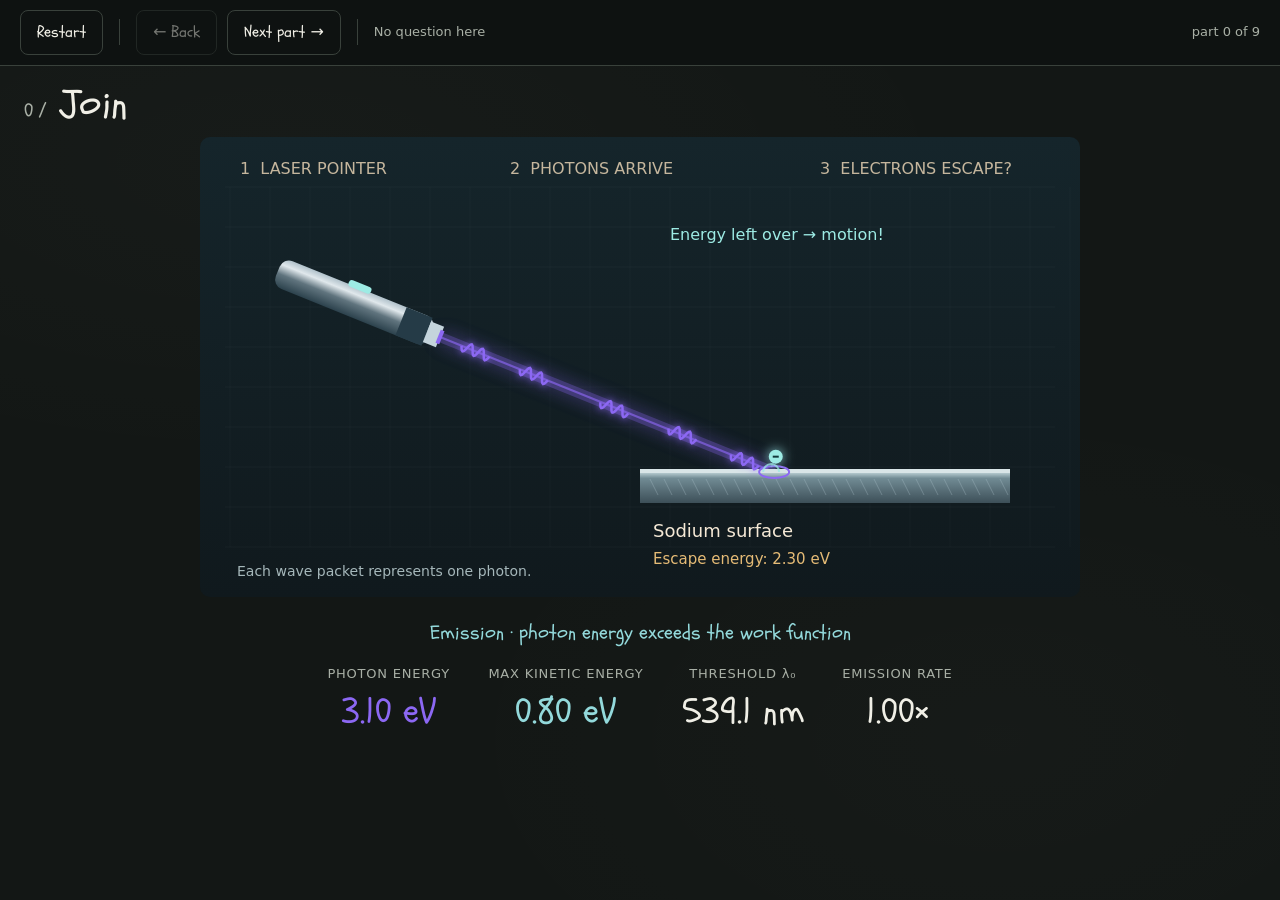
==== commit 3143f962: "present: drive everything from buttons in a top bar Replaces the keyboard shortcuts, which the user " ====
--- a/app/present.html
+++ b/app/present.html
@@ -6,71 +6,81 @@
 <title>The Photoelectric Effect — presentation</title>
 <link rel="stylesheet" href="theme.css">
 <style>
-/* Layout for the projected page. Everything visual comes from theme.css. */
-
 html, body { height: 100%; }
 body { display: flex; flex-direction: column; padding: 0; overflow: hidden; }
 
-/* The presenter's strip: where we are, and how much is left. Small and dim —
-   it is for the presenter, not for the room. */
-.beatbar {
-  display: flex; align-items: center; gap: 16px;
-  padding: 10px 28px;
-  border-bottom: 1px solid var(--rule-soft);
-  font-size: 13px; color: var(--chalk-dim);
+/* ---- The presenter's top bar. Everything is driven from here, by button. */
+.topbar {
+  display: flex; align-items: center; gap: 10px; flex-wrap: wrap;
+  padding: 10px 20px;
+  border-bottom: 1px solid var(--rule);
+  background: var(--board-sunk);
   flex: none;
 }
-.counter { font-variant-numeric: tabular-nums; letter-spacing: .04em; }
-.dots { display: flex; gap: 4px; align-items: center; }
-.dots .grp { display: flex; gap: 2px; margin-right: 7px; }
-.dots i { width: 9px; height: 9px; border-radius: 50%; border: 1px solid var(--rule); display: block; }
-.dots i.done    { background: var(--rule); }
-.dots i.current { background: var(--accent); border-color: var(--accent); }
-
-.stage { flex: 1 1 auto; display: flex; flex-direction: column; padding: 18px 28px 10px;
-         max-width: 1600px; width: 100%; margin: 0 auto; min-height: 0; }
-
-.head { display: flex; align-items: baseline; gap: 16px; flex: none; }
+.topbar button { font-size: 16px; padding: 9px 16px; }
+.topbar .sep { width: 1px; height: 26px; background: var(--rule); margin: 0 6px; }
+.topbar .where { font-size: 13px; color: var(--chalk-dim); margin-left: auto; white-space: nowrap; }
+
+/* Restart is armed by the first press and only fires on the second. */
+#restart.arming { border-color: var(--no-emit); color: var(--no-emit); }
+
+/* A question button: plain before it is asked, lit while its question is
+   open, dimmed once it has been revealed. */
+.qbtn.open { border-color: var(--accent); color: var(--accent); background: var(--board-panel); }
+.qbtn.done { opacity: .5; }
+.qlabel { font-size: 13px; color: var(--chalk-dim); margin-right: 2px; }
+
+/* ---- Stage ------------------------------------------------------------- */
+.stage { flex: 1 1 auto; display: flex; flex-direction: column; align-items: center;
+         padding: 14px 24px 8px; max-width: 1600px; width: 100%; margin: 0 auto; min-height: 0; }
+
+.head { display: flex; align-items: baseline; gap: 14px; align-self: flex-start; flex: none; }
 .partno { font-family: var(--hand); font-size: 20px; color: var(--chalk-dim); }
-.head h1 { margin: 0; font-size: clamp(26px, 3.4vw, 44px); }
-.beatname {
-  font-size: 12px; letter-spacing: .16em; text-transform: uppercase; color: var(--accent);
-  border: 1px solid var(--accent-dim); border-radius: 999px; padding: 3px 11px; white-space: nowrap;
-}
-.beatname.single { color: var(--chalk-dim); border-color: var(--rule); }
-
-/* The animation fills the stage. No sliders on the presentation parts: the
-   room is watching a projection, and the toy belongs at the end. The presenter
-   changes things from the keyboard so nothing clutters the screen. */
-.lab { margin-top: 12px; flex: 1 1 auto; min-height: 0;
-       display: flex; flex-direction: column; gap: 12px; align-items: center; }
-
-#scene { width: auto; height: auto; max-width: 100%; max-height: 68vh;
-         aspect-ratio: 880 / 460; border-radius: 10px; display: block; }
-
-.readouts { display: flex; gap: clamp(20px, 3vw, 52px); flex-wrap: wrap; justify-content: center; }
+.head h1 { margin: 0; font-size: clamp(24px, 3.2vw, 42px); }
+
+#scene { width: auto; height: auto; max-width: 100%; max-height: 58vh;
+         aspect-ratio: 880 / 460; border-radius: 10px; display: block; margin-top: 8px; }
+/* An open question needs room. The animation gives it up rather than pushing
+   the readouts off the bottom of the screen. */
+body.asking #scene { max-height: 40vh; }
+
+.status { text-align: center; margin-top: 4px; }
+.readouts { display: flex; gap: clamp(18px, 3vw, 50px); flex-wrap: wrap; justify-content: center; }
 .readouts .readout { gap: 2px; align-items: center; }
 .readouts .value { font-size: clamp(22px, 2.8vw, 38px); }
-.status { text-align: center; }
-
-/* Part 9 only: hand over to the original simulation, untouched. */
+
+/* ---- The open question, shown to the room ------------------------------ */
+#question { display: none; margin-top: 8px; max-width: 1100px; text-align: center; }
+body.asking #question { display: block; }
+#question .qtext { font-family: var(--hand); font-size: clamp(22px, 2.6vw, 34px); line-height: 1.3; }
+#question .qtag { font-size: 12px; letter-spacing: .16em; text-transform: uppercase;
+                  color: var(--accent); margin-bottom: 4px; }
+
+/* Part 9 hands over to the original simulation, untouched. */
 #endcard { display: none; flex-direction: column; align-items: center; justify-content: center;
            gap: 18px; flex: 1 1 auto; text-align: center; }
 #endcard a.btn { font-size: 22px; padding: 16px 30px; text-decoration: none; }
 body.toy .lab { display: none; }
 body.toy #endcard { display: flex; }
 
-.foot { flex: none; padding: 8px 28px 12px; font-size: 12px; color: var(--chalk-faint); }
-
-#fatal { display: none; margin: 16px 28px; padding: 14px 18px;
+.lab { display: flex; flex-direction: column; align-items: center; gap: 6px;
+       flex: 1 1 auto; min-height: 0; width: 100%; }
+
+#fatal { display: none; margin: 16px 24px; padding: 14px 18px;
          border: 2px solid var(--no-emit); border-radius: 10px; color: var(--no-emit); }
 </style>
 </head>
 <body>
 
-<div class="beatbar">
-  <span class="counter" id="counter"></span>
-  <div class="dots" id="dots"></div>
+<div class="topbar">
+  <button type="button" id="restart">Restart</button>
+  <div class="sep"></div>
+  <button type="button" id="prev">&larr; Back</button>
+  <button type="button" id="next">Next part &rarr;</button>
+  <div class="sep"></div>
+  <span class="qlabel" id="qlabel">No question here</span>
+  <span id="qbuttons"></span>
+  <span class="where" id="where"></span>
 </div>
 
 <div id="fatal"><strong>physics.js did not load.</strong> Every number on this page comes from it.
@@ -80,24 +90,23 @@
   <div class="head">
     <span class="partno" id="partno"></span>
     <h1 id="title"></h1>
-    <span class="beatname" id="beatname"></span>
   </div>
 
   <div class="lab">
     <canvas id="scene" width="880" height="460"
             aria-label="Light strikes a metal surface; electrons escape only above the energy threshold"></canvas>
+
+    <div id="question"><div class="qtag" id="qtag"></div><div class="qtext" id="qtext"></div></div>
+
     <div class="status" id="status"></div>
     <div class="readouts">
-      <div class="readout"><label>Photon energy</label><div class="value accent" id="energy">—</div></div>
-      <div class="readout"><label>Max kinetic energy</label><div class="value" id="kinetic">—</div></div>
-      <div class="readout"><label>Threshold <i class="sym">λ₀</i></label><div class="value" id="threshold">—</div></div>
-      <div class="readout"><label>Emission rate</label><div class="value" id="rate">—</div></div>
+      <div class="readout"><label>Photon energy</label><div class="value accent" id="energy">&mdash;</div></div>
+      <div class="readout"><label>Max kinetic energy</label><div class="value" id="kinetic">&mdash;</div></div>
+      <div class="readout"><label>Threshold <i class="sym">&lambda;&#8320;</i></label><div class="value" id="threshold">&mdash;</div></div>
+      <div class="readout"><label>Emission rate</label><div class="value" id="rate">&mdash;</div></div>
     </div>
-
   </div>
 
-  <!-- Part 9. The toy is index.html exactly as it has always been - not a
-       restyled copy - so what people play with is the original simulation. -->
   <div id="endcard">
     <h2>Scores</h2>
     <p class="small">Hold up your phone and compare.</p>
@@ -105,48 +114,50 @@
   </div>
 </main>
 
-<!-- The simulation's state. Not shown on the presentation parts: the presenter
-     drives it from the keyboard. -->
+<!-- The simulation's parameters. Hidden for now: the user wants the original
+     controls back on this page, to be settled in a later task. -->
 <div hidden>
   <select id="material"></select>
   <input id="wave" type="range" min="180" max="800" step="1" value="400">
   <input id="intensity" type="range" min="0" max="100" step="1" value="50">
 </div>
 
-<div class="foot">→ / ← move · Space advances · Home restarts &nbsp;|&nbsp;
-  live: ↑ ↓ brightness · [ ] wavelength · 1–4 metal · R resets the part</div>
-
 <script src="physics.js"></script>
 <script>
 const $ = id => document.getElementById(id);
 
-/* ---- The ten parts -----------------------------------------------------
-   `question: true` means the part carries at least one quiz question and so
-   splits into two beats (SPEC.md §2):
-     setup  — situation shown, answering readouts masked, question open;
-     reveal — the answer runs.
-   `preset` is applied on entering the part. Presets are provisional here;
-   tasks 7–9 set them alongside the content they belong to. */
+/* ---- The ten parts, and the questions each one carries ------------------
+   Question text is from SPEC.md §4. Opening a question masks the readouts
+   that would answer it, so the projector cannot give the answer away while
+   the room is still answering. */
 const PARTS = [
-  { title: 'Join',              question: false, preset: { phi: 2.30, wave: 400, intensity: 50  } },
-  { title: 'Intro',             question: false, preset: { phi: 2.30, wave: 400, intensity: 50  } },
-  { title: 'The puzzle',        question: true,  preset: { phi: 2.30, wave: 700, intensity: 100 } },
-  { title: 'Light in packets',  question: true,  preset: { phi: 2.30, wave: 400, intensity: 50  } },
-  { title: 'The work function', question: true,  preset: { phi: 4.30, wave: 400, intensity: 50  } },
-  { title: 'The threshold',     question: true,  preset: { phi: 4.30, wave: 300, intensity: 60  } },
-  { title: 'Leftover energy',   question: true,  preset: { phi: 2.30, wave: 400, intensity: 50  } },
-  { title: 'The straight line', question: false, preset: { phi: 2.30, wave: 400, intensity: 50  } },
-  { title: 'Why it matters',    question: false, preset: { phi: 2.30, wave: 400, intensity: 50  } },
-  { title: 'Scores, then play', question: false, preset: { phi: 2.30, wave: 400, intensity: 50  } }
+  { title: 'Join',  preset: { phi: 2.30, wave: 400, intensity: 50 }, questions: [] },
+  { title: 'Intro', preset: { phi: 2.30, wave: 400, intensity: 50 }, questions: [] },
+  { title: 'The puzzle', preset: { phi: 2.30, wave: 700, intensity: 100 }, questions: [
+      { id: 'Q1', text: 'Sodium, red light at 700 nm. We turn the brightness to maximum. What happens?',
+        mask: ['status', 'energy', 'kinetic', 'rate', 'threshold'] } ] },
+  { title: 'Light in packets', preset: { phi: 2.30, wave: 400, intensity: 50 }, questions: [
+      { id: 'Q2', text: 'Which photon carries more energy — 400 nm violet, or 700 nm red?',
+        mask: ['energy'] } ] },
+  { title: 'The work function', preset: { phi: 4.30, wave: 400, intensity: 50 }, questions: [
+      { id: 'Q3', text: 'Cesium needs 2.14 eV to release an electron; copper needs 4.70 eV. Which one needs shorter-wavelength light?',
+        mask: [] } ] },
+  { title: 'The threshold', preset: { phi: 4.30, wave: 300, intensity: 60 }, questions: [
+      { id: 'Q4', text: 'Zinc needs 4.30 eV. What is the longest wavelength that still releases an electron?',
+        mask: ['threshold', 'status'] } ] },
+  { title: 'Leftover energy', preset: { phi: 2.30, wave: 400, intensity: 50 }, questions: [
+      { id: 'Q5', text: 'Sodium needs 2.30 eV. Each photon delivers 3.10 eV. What is the maximum kinetic energy?',
+        mask: ['kinetic'] },
+      { id: 'Q6', text: 'Same light, now twice as bright. What is the maximum kinetic energy now?',
+        mask: ['kinetic'] } ] },
+  { title: 'The straight line', preset: { phi: 2.30, wave: 400, intensity: 50 }, questions: [] },
+  { title: 'Why it matters',   preset: { phi: 2.30, wave: 400, intensity: 50 }, questions: [] },
+  { title: 'Scores, then play', preset: { phi: 2.30, wave: 400, intensity: 50 }, questions: [] }
 ];
 
-const BEATS = [];
-PARTS.forEach((p, i) => {
-  if (p.question) { BEATS.push({ part: i, beat: 'setup' }); BEATS.push({ part: i, beat: 'reveal' }); }
-  else            { BEATS.push({ part: i, beat: 'single' }); }
-});
-
-let at = 0;
+let part = 0;      /* which part is on screen */
+let openQ = null;  /* index into PARTS[part].questions, or null */
+const asked = new Set();
 let state = null;
 
 /* ---- The scene ---------------------------------------------------------
@@ -164,6 +175,11 @@
 const canvas = $('scene'), ctx = canvas.getContext('2d');
 let photons = [], electrons = [], impacts = [], photonClock = 0, sequence = 0;
 let last = 0;
+
+/* Set while a question masking the status is open. The canvas prints its own
+   verdict ("Not enough energy to escape"), which gives the answer away just as
+   plainly as a readout does, so it is suppressed too. */
+let hideVerdict = false;
 
 /* Replaced in task 6: this mapping renders 700 nm as amber and 650 nm as
    yellow-green, and part 2's whole premise is that the light looks red. */
@@ -295,9 +311,11 @@
     c.restore();
   }
 
-  c.font = '16px system-ui';
-  c.fillStyle = lit ? (s.emits ? '#9debe4' : '#e5bb76') : '#c5b69d';
-  c.fillText(!lit ? 'Laser off' : s.emits ? 'Energy left over → motion!' : 'Not enough energy to escape', 470, 103);
+  if (!hideVerdict) {
+    c.font = '16px system-ui';
+    c.fillStyle = lit ? (s.emits ? '#9debe4' : '#e5bb76') : '#c5b69d';
+    c.fillText(!lit ? 'Laser off' : s.emits ? 'Energy left over → motion!' : 'Not enough energy to escape', 470, 103);
+  }
   c.font = '14px system-ui'; c.fillStyle = '#a5b7ba';
   c.fillText(lit ? 'Each wave packet represents one photon.' : 'Turn up the intensity to switch on the laser.', 37, 439);
 }
@@ -321,7 +339,7 @@
   /* Built from MATERIALS in physics.js rather than typed here, so the work
      functions cannot drift from the ones the answer key uses. */
   $('material').innerHTML = MATERIALS
-    .map(m => `<option value="${m.phi.toFixed(2)}">${m.name} · ${m.phi.toFixed(2)} eV</option>`)
+    .map(m => '<option value="' + m.phi.toFixed(2) + '">' + m.name + ' · ' + m.phi.toFixed(2) + ' eV</option>')
     .join('');
 }
 
@@ -336,7 +354,6 @@
   $('kinetic').textContent   = s.k > 0 ? s.k.toFixed(2) + ' eV' : '—';
   $('threshold').textContent = s.threshold.toFixed(1) + ' nm';
   $('rate').textContent      = s.rate.toFixed(2) + '×';
-
   $('kinetic').className = 'value ' + (s.k > 0 ? 'emit' : 'none');
 
   const st = $('status');
@@ -345,6 +362,23 @@
     : s.emits ? 'Emission · photon energy exceeds the work function'
               : 'No emission · photon energy does not exceed the work function';
   st.className = 'status ' + (s.emits ? 'emit' : 'none');
+
+  applyMask();
+}
+
+/* Masking is the ask/reveal mechanism. While a question is open, the readouts
+   that would answer it are hidden — otherwise the projector answers the
+   question while the room is still thinking about it. */
+function applyMask() {
+  const ids = ['status', 'energy', 'kinetic', 'threshold', 'rate'];
+  const q = openQ === null ? null : PARTS[part].questions[openQ];
+  hideVerdict = q ? q.mask.indexOf('status') !== -1 : false;
+  ids.forEach(id => {
+    const el = $(id);
+    const hide = q ? q.mask.indexOf(id) !== -1 : false;
+    if (id === 'status') el.style.visibility = hide ? 'hidden' : '';
+    else el.classList.toggle('masked', hide);
+  });
 }
 
 function applyPreset(p) {
@@ -355,85 +389,88 @@
   update();
 }
 
-/* ---- Beats -------------------------------------------------------------- */
-
-function buildDots() {
-  $('dots').innerHTML = PARTS.map(p => '<span class="grp">' + '<i></i>'.repeat(p.question ? 2 : 1) + '</span>').join('');
-}
-
-function render(enteredNewPart) {
-  const b = BEATS[at], p = PARTS[b.part];
-
-  $('partno').textContent = b.part + ' /';
-  $('title').textContent = p.title;
-
-  const name = $('beatname');
-  name.textContent = b.beat === 'single' ? 'one beat' : b.beat;
-  name.classList.toggle('single', b.beat === 'single');
-
-  $('counter').textContent = 'beat ' + (at + 1) + ' of ' + BEATS.length;
-
-  /* The last part hands over to index.html, the original toy. */
-  document.body.classList.toggle('toy', b.part === PARTS.length - 1);
-
-  $('dots').querySelectorAll('i').forEach((d, i) => {
-    d.classList.toggle('done', i < at);
-    d.classList.toggle('current', i === at);
+/* ---- The top bar -------------------------------------------------------- */
+
+function renderQuestionButtons() {
+  const qs = PARTS[part].questions;
+  $('qlabel').textContent = qs.length === 0 ? 'No question here'
+                          : qs.length === 1 ? 'Question:' : 'Questions:';
+  $('qbuttons').innerHTML = qs
+    .map((q, i) => '<button type="button" class="qbtn" data-i="' + i + '">' + q.id + '</button>')
+    .join(' ');
+  $('qbuttons').querySelectorAll('button').forEach(b =>
+    b.onclick = () => toggleQuestion(+b.dataset.i));
+  paintQuestionButtons();
+}
+
+function paintQuestionButtons() {
+  $('qbuttons').querySelectorAll('button').forEach(b => {
+    const i = +b.dataset.i, q = PARTS[part].questions[i];
+    b.classList.toggle('open', openQ === i);
+    b.classList.toggle('done', openQ !== i && asked.has(q.id));
+    b.textContent = openQ === i ? q.id + ' — reveal' : q.id;
   });
-
-  /* Only re-apply the preset when the PART changes. Moving between a part's
-     two beats must not throw away what the presenter just dragged. */
-  if (enteredNewPart) applyPreset(p.preset);
-}
-
-function go(delta) {
-  const next = at + delta;
-  if (next < 0 || next >= BEATS.length) return;   // ends are walls, not wraps
-  const wasPart = BEATS[at].part;
-  at = next;
-  render(BEATS[at].part !== wasPart);
-}
-
-/* Live changes from the keyboard, so the projected screen stays clean.
-   The presenter needs these: part 6's point is raising the brightness and
-   watching Kmax refuse to move. */
-function nudge(id, delta, lo, hi) {
-  const el = $(id);
-  el.value = Math.min(hi, Math.max(lo, +el.value + delta));
-  clearParticles(); update();
-}
-
-addEventListener('keydown', e => {
-  /* PageUp/PageDown because most presentation clickers send those, not arrows. */
-  switch (e.key) {
-    case 'ArrowRight': case 'PageDown': case ' ': go(1);  break;
-    case 'ArrowLeft':  case 'PageUp':            go(-1); break;
-    case 'ArrowUp':   nudge('intensity',  10, 0, 100);  break;
-    case 'ArrowDown': nudge('intensity', -10, 0, 100);  break;
-    case ']':         nudge('wave',       10, 180, 800); break;
-    case '[':         nudge('wave',      -10, 180, 800); break;
-    case '1': case '2': case '3': case '4': {
-      const m = MATERIALS[+e.key - 1];
-      if (m) { $('material').value = m.phi.toFixed(2); clearParticles(); update(); }
-      break;
-    }
-    case 'r': case 'R': applyPreset(PARTS[BEATS[at].part].preset); break;
-    case 'Home': { const w = BEATS[at].part; at = 0; render(BEATS[0].part !== w || true); break; }
-    case 'End':  { const w = BEATS[at].part; at = BEATS.length - 1; render(BEATS[at].part !== w); break; }
-    default: return;
-  }
-  e.preventDefault();
-});
-
-['material', 'wave', 'intensity'].forEach(id =>
-  $(id).addEventListener('input', () => { clearParticles(); update(); }));
-
+}
+
+/* First press asks the question; second press reveals the answer. */
+function toggleQuestion(i) {
+  const q = PARTS[part].questions[i];
+  if (openQ === i) { openQ = null; asked.add(q.id); }
+  else { openQ = i; $('qtag').textContent = q.id; $('qtext').textContent = q.text; }
+  document.body.classList.toggle('asking', openQ !== null);
+  paintQuestionButtons();
+  applyMask();
+}
+
+function render(newPart) {
+  $('partno').textContent = part + ' /';
+  $('title').textContent  = PARTS[part].title;
+  $('where').textContent  = 'part ' + part + ' of ' + (PARTS.length - 1);
+  document.body.classList.toggle('toy', part === PARTS.length - 1);
+  $('prev').disabled = part === 0;
+  $('next').disabled = part === PARTS.length - 1;
+  if (newPart) {
+    openQ = null;
+    document.body.classList.remove('asking');
+    renderQuestionButtons();
+    applyPreset(PARTS[part].preset);
+  }
+}
+
+function goPart(delta) {
+  const next = part + delta;
+  if (next < 0 || next >= PARTS.length) return;
+  part = next;
+  render(true);
+}
+
+$('next').onclick = () => goPart(1);
+$('prev').onclick = () => goPart(-1);
+
+/* Restart needs a second press. One stray click mid-presentation should not
+   wipe the room's progress, and the armed state times out on its own. */
+let arming = null;
+function disarm() {
+  arming = null;
+  $('restart').classList.remove('arming');
+  $('restart').textContent = 'Restart';
+}
+$('restart').onclick = () => {
+  if (arming) {
+    clearTimeout(arming);
+    disarm();
+    part = 0; asked.clear(); render(true);
+    return;
+  }
+  $('restart').classList.add('arming');
+  $('restart').textContent = 'Are you sure?';
+  arming = setTimeout(disarm, 4000);
+};
 
 if (typeof physics !== 'function' || typeof HC === 'undefined' || typeof MATERIALS === 'undefined') {
   $('fatal').style.display = 'block';
 } else {
   buildMaterials();
-  buildDots();
   render(true);
   requestAnimationFrame(animate);
 }
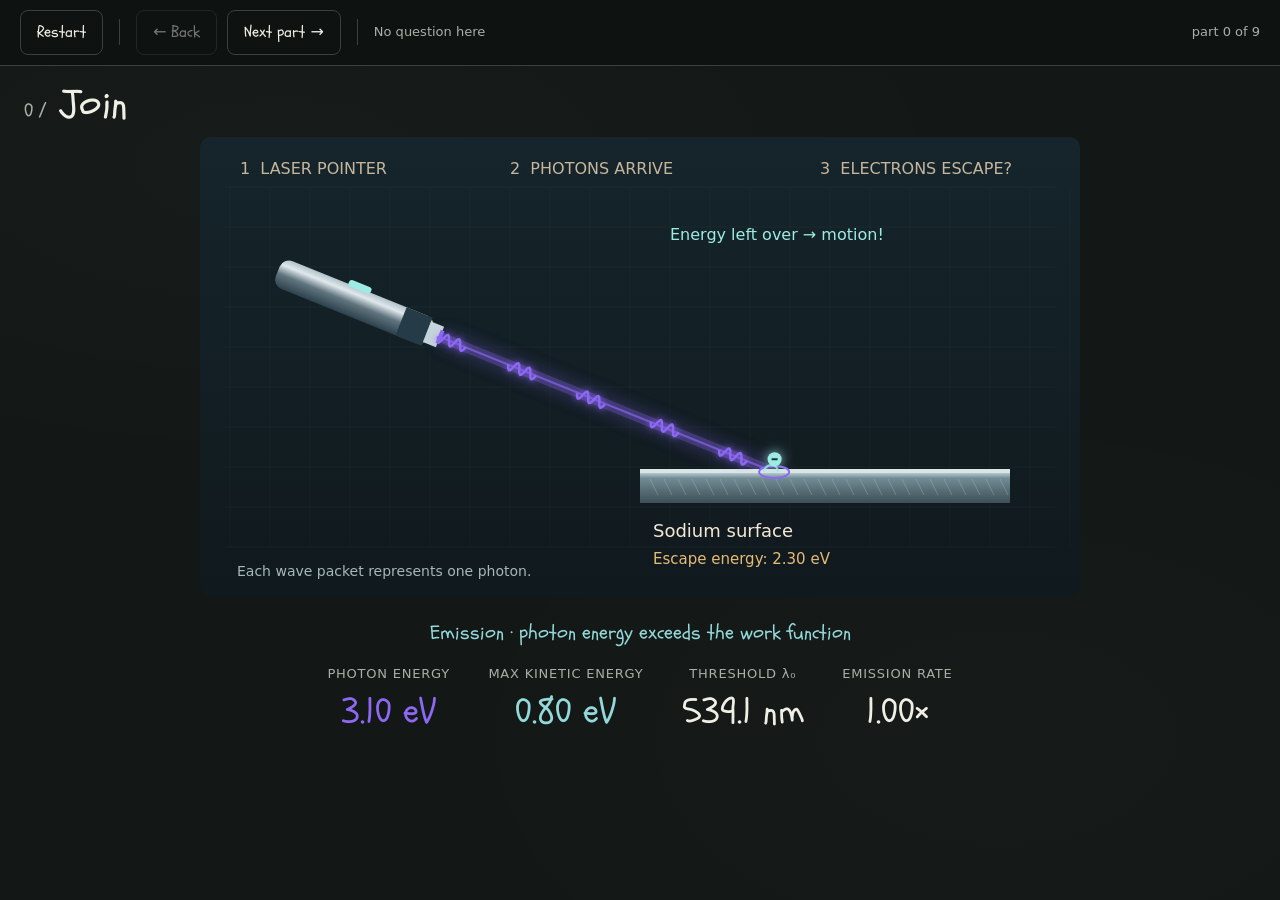
==== commit 1e662875: "present: clicking elsewhere cancels an armed restart Requested by the user. Once "Are you sure?" is " ====
--- a/app/present.html
+++ b/app/present.html
@@ -467,6 +467,13 @@
   arming = setTimeout(disarm, 4000);
 };
 
+/* Clicking anywhere else cancels the arming, so a restart always costs two
+   deliberate clicks in a row on the button itself. Capture phase, so it runs
+   even if something downstream stops the event. */
+document.addEventListener('click', e => {
+  if (arming && !$('restart').contains(e.target)) { clearTimeout(arming); disarm(); }
+}, true);
+
 if (typeof physics !== 'function' || typeof HC === 'undefined' || typeof MATERIALS === 'undefined') {
   $('fatal').style.display = 'block';
 } else {
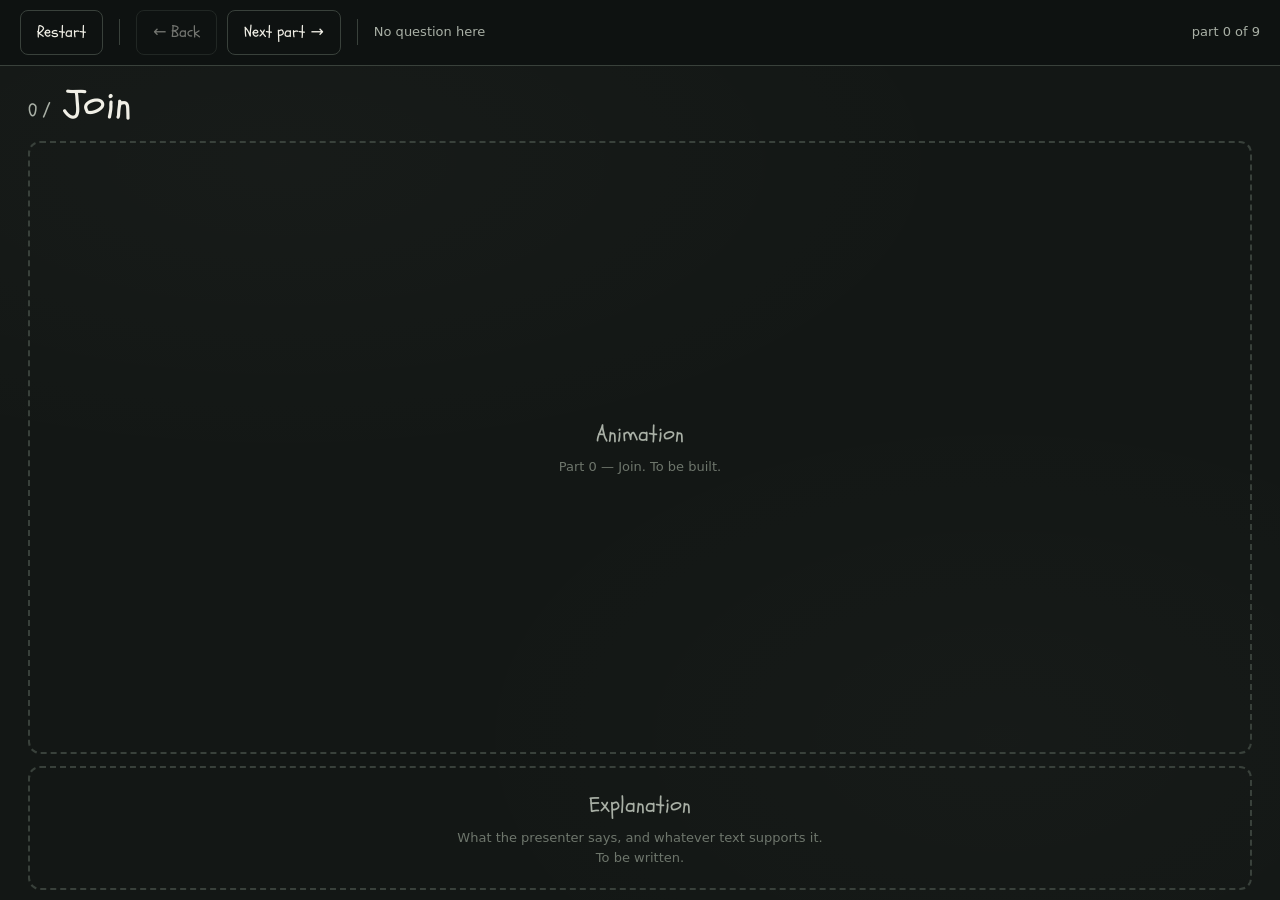
==== commit 9678efdf: "present: strip to structure, with placeholders for the content The user wants the skeleton settled b" ====
--- a/app/present.html
+++ b/app/present.html
@@ -31,43 +31,51 @@
 .qlabel { font-size: 13px; color: var(--chalk-dim); margin-right: 2px; }
 
 /* ---- Stage ------------------------------------------------------------- */
-.stage { flex: 1 1 auto; display: flex; flex-direction: column; align-items: center;
-         padding: 14px 24px 8px; max-width: 1600px; width: 100%; margin: 0 auto; min-height: 0; }
-
-.head { display: flex; align-items: baseline; gap: 14px; align-self: flex-start; flex: none; }
+.stage { flex: 1 1 auto; display: flex; flex-direction: column;
+         padding: 14px 28px 10px; max-width: 1500px; width: 100%; margin: 0 auto;
+         min-height: 0; gap: 12px; }
+
+.head { display: flex; align-items: baseline; gap: 14px; flex: none; }
 .partno { font-family: var(--hand); font-size: 20px; color: var(--chalk-dim); }
 .head h1 { margin: 0; font-size: clamp(24px, 3.2vw, 42px); }
 
-#scene { width: auto; height: auto; max-width: 100%; max-height: 58vh;
-         aspect-ratio: 880 / 460; border-radius: 10px; display: block; margin-top: 8px; }
-/* An open question needs room. The animation gives it up rather than pushing
-   the readouts off the bottom of the screen. */
-body.asking #scene { max-height: 40vh; }
-
-.status { text-align: center; margin-top: 4px; }
-.readouts { display: flex; gap: clamp(18px, 3vw, 50px); flex-wrap: wrap; justify-content: center; }
-.readouts .readout { gap: 2px; align-items: center; }
-.readouts .value { font-size: clamp(22px, 2.8vw, 38px); }
-
-/* ---- The open question, shown to the room ------------------------------ */
-#question { display: none; margin-top: 8px; max-width: 1100px; text-align: center; }
-body.asking #question { display: block; }
-#question .qtext { font-family: var(--hand); font-size: clamp(22px, 2.6vw, 34px); line-height: 1.3; }
-#question .qtag { font-size: 12px; letter-spacing: .16em; text-transform: uppercase;
-                  color: var(--accent); margin-bottom: 4px; }
-
-/* Part 9 hands over to the original simulation, untouched. */
+/* ---- Placeholders -------------------------------------------------------
+   Every slot the real content will drop into is drawn as an empty, labelled
+   box, so the shape of a part is visible before any of it is written. */
+.slot {
+  border: 2px dashed var(--rule); border-radius: 12px;
+  display: flex; flex-direction: column; align-items: center; justify-content: center;
+  gap: 6px; text-align: center; padding: 20px;
+}
+.slot .what { font-family: var(--hand); font-size: 22px; color: var(--chalk-dim); }
+.slot .note { font-size: 13px; color: var(--chalk-faint); max-width: 46ch; }
+
+#animation  { flex: 1 1 auto; min-height: 0; }
+#explanation { flex: none; min-height: 110px; }
+
+/* ---- The open question -------------------------------------------------- */
+#question { display: none; flex: none; border-style: solid; border-color: var(--accent-dim); }
+body.asking #question { display: flex; }
+#question .qtag { font-size: 12px; letter-spacing: .16em; text-transform: uppercase; color: var(--accent); }
+#question .what { color: var(--chalk); }
+
+/* While a question is open the animation must not give the answer away.
+   With placeholders there is nothing to hide yet, but the slot says so, so the
+   rule is visible in the structure rather than remembered later. */
+body.asking #animation { opacity: .35; }
+body.asking #animation .note::after {
+  content: ' — masked while the question is open';
+  color: var(--no-emit);
+}
+
+/* ---- Part 9: hand over to the toy --------------------------------------- */
 #endcard { display: none; flex-direction: column; align-items: center; justify-content: center;
            gap: 18px; flex: 1 1 auto; text-align: center; }
 #endcard a.btn { font-size: 22px; padding: 16px 30px; text-decoration: none; }
-body.toy .lab { display: none; }
+body.toy .parts { display: none; }
 body.toy #endcard { display: flex; }
 
-.lab { display: flex; flex-direction: column; align-items: center; gap: 6px;
-       flex: 1 1 auto; min-height: 0; width: 100%; }
-
-#fatal { display: none; margin: 16px 24px; padding: 14px 18px;
-         border: 2px solid var(--no-emit); border-radius: 10px; color: var(--no-emit); }
+.parts { display: flex; flex-direction: column; gap: 12px; flex: 1 1 auto; min-height: 0; }
 </style>
 </head>
 <body>
@@ -83,27 +91,27 @@
   <span class="where" id="where"></span>
 </div>
 
-<div id="fatal"><strong>physics.js did not load.</strong> Every number on this page comes from it.
-Check that <code>physics.js</code> sits beside <code>present.html</code>.</div>
-
 <main class="stage">
   <div class="head">
     <span class="partno" id="partno"></span>
     <h1 id="title"></h1>
   </div>
 
-  <div class="lab">
-    <canvas id="scene" width="880" height="460"
-            aria-label="Light strikes a metal surface; electrons escape only above the energy threshold"></canvas>
-
-    <div id="question"><div class="qtag" id="qtag"></div><div class="qtext" id="qtext"></div></div>
-
-    <div class="status" id="status"></div>
-    <div class="readouts">
-      <div class="readout"><label>Photon energy</label><div class="value accent" id="energy">&mdash;</div></div>
-      <div class="readout"><label>Max kinetic energy</label><div class="value" id="kinetic">&mdash;</div></div>
-      <div class="readout"><label>Threshold <i class="sym">&lambda;&#8320;</i></label><div class="value" id="threshold">&mdash;</div></div>
-      <div class="readout"><label>Emission rate</label><div class="value" id="rate">&mdash;</div></div>
+  <div class="parts">
+    <div class="slot" id="animation">
+      <div class="what">Animation</div>
+      <div class="note" id="animationNote"></div>
+    </div>
+
+    <div class="slot" id="question">
+      <div class="qtag" id="qtag"></div>
+      <div class="what" id="qwhat"></div>
+      <div class="note">The question text and its options go here. The audience answers on their phones.</div>
+    </div>
+
+    <div class="slot" id="explanation">
+      <div class="what">Explanation</div>
+      <div class="note" id="explanationNote"></div>
     </div>
   </div>
 
@@ -114,289 +122,44 @@
   </div>
 </main>
 
-<!-- The simulation's parameters. Hidden for now: the user wants the original
-     controls back on this page, to be settled in a later task. -->
-<div hidden>
-  <select id="material"></select>
-  <input id="wave" type="range" min="180" max="800" step="1" value="400">
-  <input id="intensity" type="range" min="0" max="100" step="1" value="50">
-</div>
-
-<script src="physics.js"></script>
 <script>
 const $ = id => document.getElementById(id);
 
-/* ---- The ten parts, and the questions each one carries ------------------
-   Question text is from SPEC.md §4. Opening a question masks the readouts
-   that would answer it, so the projector cannot give the answer away while
-   the room is still answering. */
+/* ---- The structure -----------------------------------------------------
+   Ten parts. `questions` is how many the part carries; the text, the
+   animations and the explanations are all still to be written, so every slot
+   on screen is an empty labelled box for now. Question numbering runs
+   Q1..Q6 across the whole talk, not per part. */
 const PARTS = [
-  { title: 'Join',  preset: { phi: 2.30, wave: 400, intensity: 50 }, questions: [] },
-  { title: 'Intro', preset: { phi: 2.30, wave: 400, intensity: 50 }, questions: [] },
-  { title: 'The puzzle', preset: { phi: 2.30, wave: 700, intensity: 100 }, questions: [
-      { id: 'Q1', text: 'Sodium, red light at 700 nm. We turn the brightness to maximum. What happens?',
-        mask: ['status', 'energy', 'kinetic', 'rate', 'threshold'] } ] },
-  { title: 'Light in packets', preset: { phi: 2.30, wave: 400, intensity: 50 }, questions: [
-      { id: 'Q2', text: 'Which photon carries more energy — 400 nm violet, or 700 nm red?',
-        mask: ['energy'] } ] },
-  { title: 'The work function', preset: { phi: 4.30, wave: 400, intensity: 50 }, questions: [
-      { id: 'Q3', text: 'Cesium needs 2.14 eV to release an electron; copper needs 4.70 eV. Which one needs shorter-wavelength light?',
-        mask: [] } ] },
-  { title: 'The threshold', preset: { phi: 4.30, wave: 300, intensity: 60 }, questions: [
-      { id: 'Q4', text: 'Zinc needs 4.30 eV. What is the longest wavelength that still releases an electron?',
-        mask: ['threshold', 'status'] } ] },
-  { title: 'Leftover energy', preset: { phi: 2.30, wave: 400, intensity: 50 }, questions: [
-      { id: 'Q5', text: 'Sodium needs 2.30 eV. Each photon delivers 3.10 eV. What is the maximum kinetic energy?',
-        mask: ['kinetic'] },
-      { id: 'Q6', text: 'Same light, now twice as bright. What is the maximum kinetic energy now?',
-        mask: ['kinetic'] } ] },
-  { title: 'The straight line', preset: { phi: 2.30, wave: 400, intensity: 50 }, questions: [] },
-  { title: 'Why it matters',   preset: { phi: 2.30, wave: 400, intensity: 50 }, questions: [] },
-  { title: 'Scores, then play', preset: { phi: 2.30, wave: 400, intensity: 50 }, questions: [] }
+  { title: 'Join',              questions: 0 },
+  { title: 'Intro',             questions: 0 },
+  { title: 'The puzzle',        questions: 1 },
+  { title: 'Light in packets',  questions: 1 },
+  { title: 'The work function', questions: 1 },
+  { title: 'The threshold',     questions: 1 },
+  { title: 'Leftover energy',   questions: 2 },
+  { title: 'The straight line', questions: 0 },
+  { title: 'Why it matters',    questions: 0 },
+  { title: 'Scores, then play', questions: 0 }
 ];
 
-let part = 0;      /* which part is on screen */
-let openQ = null;  /* index into PARTS[part].questions, or null */
+/* Give every question its number once, so the buttons and the slots agree. */
+let n = 0;
+PARTS.forEach(p => { p.qids = Array.from({ length: p.questions }, () => 'Q' + (++n)); });
+const TOTAL_QUESTIONS = n;
+
+let part = 0;        /* which part is on screen */
+let openQ = null;    /* index into PARTS[part].qids, or null */
 const asked = new Set();
-let state = null;
-
-/* ---- The scene ---------------------------------------------------------
-   Ported from index.html. The incidence angle θ is GONE, not hidden: it
-   appears nowhere in physics() and changes no result, so presenting it as a
-   control implies a relevance it does not have (SPEC.md §2). Removing it is
-   drawing-code surgery rather than deleting a slider, because laserAngle also
-   drives laserTarget(), which sets photon spawn targets and the electron
-   launch angle. So the angle is frozen at the value the old page opened with
-   and the arc, the label, the normal line and the aiming affordance are cut. */
-const LASER_ANGLE = 68;
-const laserOrigin = { x: 240, y: 200 };
-function laserTarget() { return { x: 240 + 135 * Math.tan(LASER_ANGLE * Math.PI / 180), y: 335 }; }
-
-const canvas = $('scene'), ctx = canvas.getContext('2d');
-let photons = [], electrons = [], impacts = [], photonClock = 0, sequence = 0;
-let last = 0;
-
-/* Set while a question masking the status is open. The canvas prints its own
-   verdict ("Not enough energy to escape"), which gives the answer away just as
-   plainly as a readout does, so it is suppressed too. */
-let hideVerdict = false;
-
-/* Replaced in task 6: this mapping renders 700 nm as amber and 650 nm as
-   yellow-green, and part 2's whole premise is that the light looks red. */
-function lightColor(w) {
-  if (w < 380) return '#b69aff';
-  if (w > 750) return '#d86b58';
-  const hue = 270 - (w - 380) / (750 - 380) * 270;
-  return `hsl(${hue},85%,68%)`;
-}
-
-function clearParticles() { photons = []; electrons = []; impacts = []; photonClock = 0; }
-
-function spawnPhoton() {
-  const n = sequence++, target = laserTarget();
-  photons.push({ x: laserOrigin.x, y: laserOrigin.y, tx: target.x + (n % 3 - 1) * 3, ty: target.y,
-                 p: 0, energy: state.energy, wavelength: state.wavelength });
-}
-
-function advanceParticles(dt) {
-  if (!state) return;
-  /* Photon ARRIVAL is deliberately ungated: photons keep landing below
-     threshold and simply fail to free anything. Part 2 depends on the room
-     seeing light arrive and nothing come off. */
-  const flux = state.intensity / 50 * state.wavelength / 400 * 5;
-  if (flux > 0) { photonClock += dt * flux; while (photonClock >= 1) { spawnPhoton(); photonClock--; } }
-  for (const p of photons) {
-    p.p += dt / .95;
-    if (p.p >= 1) {
-      const k = p.energy - state.phi;
-      impacts.push({ x: p.tx, y: p.ty, age: 0, success: k > 0 });
-      if (k > 0) electrons.push({ x: p.tx, y: p.ty - 5, v: 95 * Math.sqrt(k),
-                                  angle: -1.35 + (p.tx - 490) / 245 * .6, age: 0, trail: [] });
-    }
-  }
-  photons = photons.filter(p => p.p < 1);
-  for (const e of electrons) {
-    e.trail.push({ x: e.x, y: e.y }); if (e.trail.length > 8) e.trail.shift();
-    e.x += Math.cos(e.angle) * e.v * dt; e.y += Math.sin(e.angle) * e.v * dt; e.age += dt;
-  }
-  electrons = electrons.filter(e => e.y > 40 && e.x < 855 && e.age < 9);
-  for (const i of impacts) i.age += dt;
-  impacts = impacts.filter(i => i.age < .55);
-}
-
-function drawScene() {
-  if (!state) return;
-  const s = state, c = ctx, lit = s.intensity > 0, color = lightColor(s.wavelength);
-
-  c.clearRect(0, 0, 880, 460);
-  const bg = c.createLinearGradient(0, 0, 0, 460);
-  bg.addColorStop(0, '#15252b'); bg.addColorStop(1, '#10191d');
-  c.fillStyle = bg; c.fillRect(0, 0, 880, 460);
-
-  c.strokeStyle = '#ffffff06'; c.lineWidth = 1;
-  for (let x = 30; x < 880; x += 40) { c.beginPath(); c.moveTo(x, 50); c.lineTo(x, 410); c.stroke(); }
-  for (let y = 50; y < 430; y += 40) { c.beginPath(); c.moveTo(25, y); c.lineTo(855, y); c.stroke(); }
-
-  c.font = '16px system-ui'; c.fillStyle = '#c5b69d';
-  c.fillText('1  LASER POINTER', 40, 37);
-  c.fillText('2  PHOTONS ARRIVE', 310, 37);
-  c.fillText('3  ELECTRONS ESCAPE?', 620, 37);
-
-  const target = laserTarget();
-  const beamAngle = Math.atan2(target.y - laserOrigin.y, target.x - laserOrigin.x);
-
-  if (lit) {
-    c.save(); c.strokeStyle = color; c.globalAlpha = .12 + .32 * s.intensity / 100;
-    c.shadowColor = color; c.shadowBlur = 18; c.lineWidth = 10;
-    c.beginPath(); c.moveTo(laserOrigin.x, laserOrigin.y); c.lineTo(target.x, target.y); c.stroke();
-    c.globalAlpha = .4 + .5 * s.intensity / 100; c.lineWidth = 2; c.stroke(); c.restore();
-  }
-
-  const plate = c.createLinearGradient(0, 335, 0, 370);
-  plate.addColorStop(0, '#c0d4d8'); plate.addColorStop(.18, '#718b94'); plate.addColorStop(1, '#34454e');
-  c.fillStyle = plate; c.fillRect(440, 335, 370, 31);
-  c.fillStyle = '#d9e5e7'; c.fillRect(440, 332, 370, 4);
-  c.strokeStyle = '#afc4cd55';
-  for (let x = 450; x < 810; x += 14) { c.beginPath(); c.moveTo(x, 342); c.lineTo(x + 8, 358); c.stroke(); }
-
-  c.font = '18px system-ui'; c.fillStyle = '#f5e9d6';
-  c.fillText(materialName() + ' surface', 453, 400);
-  c.font = '15px system-ui'; c.fillStyle = '#e5bb76';
-  c.fillText('Escape energy: ' + s.phi.toFixed(2) + ' eV', 453, 427);
-
-  /* The laser body. Its angle is fixed, so this no longer rotates with a
-     control — it is drawn once at LASER_ANGLE to keep the beam geometry. */
-  c.save(); c.translate(laserOrigin.x, laserOrigin.y); c.rotate(beamAngle);
-  const barrel = c.createLinearGradient(0, -16, 0, 16);
-  barrel.addColorStop(0, '#aabcc6'); barrel.addColorStop(.25, '#e0e8ec');
-  barrel.addColorStop(.55, '#60747e'); barrel.addColorStop(1, '#283e49');
-  c.fillStyle = barrel; c.beginPath(); c.roundRect(-175, -15, 165, 30, 10); c.fill();
-  c.fillStyle = '#253b47'; c.fillRect(-42, -15, 28, 30);
-  c.fillStyle = '#c4d4dc'; c.fillRect(-14, -11, 14, 22);
-  c.fillStyle = lit ? color : '#253b47'; c.fillRect(-2, -7, 4, 14);
-  c.fillStyle = lit ? '#9debe4' : '#69808a'; c.beginPath(); c.roundRect(-105, -20, 24, 7, 3); c.fill();
-  c.restore();
-
-  /* The illuminated spot. The θ arc, the θ label, the "normal" dashed line and
-     "Drag the spot to aim" all went with the angle control. */
-  c.save(); c.strokeStyle = lit ? color : '#82949b'; c.lineWidth = 2;
-  c.beginPath(); c.ellipse(target.x, 335, 15, 6, 0, 0, Math.PI * 2); c.stroke(); c.restore();
-
-  for (const p of photons) {
-    const x = p.x + (p.tx - p.x) * p.p, y = p.y + (p.ty - p.y) * p.p;
-    const a = Math.atan2(p.ty - p.y, p.tx - p.x);
-    c.save(); c.translate(x, y); c.rotate(a);
-    c.strokeStyle = lightColor(p.wavelength); c.lineWidth = 2.5;
-    c.shadowBlur = 7; c.shadowColor = c.strokeStyle; c.beginPath();
-    const period = 7 + 14 * (p.wavelength - 180) / 620;
-    for (let j = -15; j <= 15; j++) {
-      const yy = Math.sin((j + 15) / period * Math.PI * 2) * 5;
-      j === -15 ? c.moveTo(j, yy) : c.lineTo(j, yy);
-    }
-    c.stroke(); c.restore();
-  }
-
-  for (const i of impacts) {
-    c.save(); c.globalAlpha = Math.max(0, 1 - i.age / .55);
-    c.strokeStyle = i.success ? '#9debe4' : '#e5bb76'; c.lineWidth = 2;
-    c.beginPath(); c.arc(i.x, i.y, 4 + i.age * 30, Math.PI, Math.PI * 2); c.stroke(); c.restore();
-  }
-
-  for (const e of electrons) {
-    c.save(); c.strokeStyle = '#93d9db66'; c.lineWidth = 2; c.beginPath();
-    e.trail.forEach((p, i) => i ? c.lineTo(p.x, p.y) : c.moveTo(p.x, p.y)); c.stroke();
-    c.fillStyle = '#9debe4'; c.shadowColor = '#93d9db'; c.shadowBlur = 12;
-    c.beginPath(); c.arc(e.x, e.y, 7, 0, Math.PI * 2); c.fill(); c.shadowBlur = 0;
-    c.strokeStyle = '#12383a'; c.beginPath(); c.moveTo(e.x - 3, e.y); c.lineTo(e.x + 3, e.y); c.stroke();
-    c.restore();
-  }
-
-  if (!hideVerdict) {
-    c.font = '16px system-ui';
-    c.fillStyle = lit ? (s.emits ? '#9debe4' : '#e5bb76') : '#c5b69d';
-    c.fillText(!lit ? 'Laser off' : s.emits ? 'Energy left over → motion!' : 'Not enough energy to escape', 470, 103);
-  }
-  c.font = '14px system-ui'; c.fillStyle = '#a5b7ba';
-  c.fillText(lit ? 'Each wave packet represents one photon.' : 'Turn up the intensity to switch on the laser.', 37, 439);
-}
-
-function animate(t) {
-  const dt = last ? Math.min((t - last) / 1000, .05) : 0;
-  last = t;
-  advanceParticles(dt);
-  drawScene();
-  requestAnimationFrame(animate);
-}
-
-/* ---- Controls ---------------------------------------------------------- */
-
-function materialName() {
-  const m = MATERIALS.find(m => m.phi === +$('material').value);
-  return m ? m.name : 'Custom metal';
-}
-
-function buildMaterials() {
-  /* Built from MATERIALS in physics.js rather than typed here, so the work
-     functions cannot drift from the ones the answer key uses. */
-  $('material').innerHTML = MATERIALS
-    .map(m => '<option value="' + m.phi.toFixed(2) + '">' + m.name + ' · ' + m.phi.toFixed(2) + ' eV</option>')
-    .join('');
-}
-
-function update() {
-  const phi = +$('material').value, wave = +$('wave').value, intensity = +$('intensity').value;
-  state = physics(wave, intensity, phi);
-  const s = state;
-
-  document.documentElement.style.setProperty('--accent', lightColor(wave));
-
-  $('energy').textContent    = s.energy.toFixed(2) + ' eV';
-  $('kinetic').textContent   = s.k > 0 ? s.k.toFixed(2) + ' eV' : '—';
-  $('threshold').textContent = s.threshold.toFixed(1) + ' nm';
-  $('rate').textContent      = s.rate.toFixed(2) + '×';
-  $('kinetic').className = 'value ' + (s.k > 0 ? 'emit' : 'none');
-
-  const st = $('status');
-  st.textContent = intensity === 0
-    ? 'Laser off · no photons arriving'
-    : s.emits ? 'Emission · photon energy exceeds the work function'
-              : 'No emission · photon energy does not exceed the work function';
-  st.className = 'status ' + (s.emits ? 'emit' : 'none');
-
-  applyMask();
-}
-
-/* Masking is the ask/reveal mechanism. While a question is open, the readouts
-   that would answer it are hidden — otherwise the projector answers the
-   question while the room is still thinking about it. */
-function applyMask() {
-  const ids = ['status', 'energy', 'kinetic', 'threshold', 'rate'];
-  const q = openQ === null ? null : PARTS[part].questions[openQ];
-  hideVerdict = q ? q.mask.indexOf('status') !== -1 : false;
-  ids.forEach(id => {
-    const el = $(id);
-    const hide = q ? q.mask.indexOf(id) !== -1 : false;
-    if (id === 'status') el.style.visibility = hide ? 'hidden' : '';
-    else el.classList.toggle('masked', hide);
-  });
-}
-
-function applyPreset(p) {
-  $('material').value = p.phi.toFixed(2);
-  $('wave').value = p.wave;
-  $('intensity').value = p.intensity;
-  clearParticles();
-  update();
-}
 
 /* ---- The top bar -------------------------------------------------------- */
 
 function renderQuestionButtons() {
-  const qs = PARTS[part].questions;
-  $('qlabel').textContent = qs.length === 0 ? 'No question here'
-                          : qs.length === 1 ? 'Question:' : 'Questions:';
-  $('qbuttons').innerHTML = qs
-    .map((q, i) => '<button type="button" class="qbtn" data-i="' + i + '">' + q.id + '</button>')
+  const ids = PARTS[part].qids;
+  $('qlabel').textContent = ids.length === 0 ? 'No question here'
+                          : ids.length === 1 ? 'Question:' : 'Questions:';
+  $('qbuttons').innerHTML = ids
+    .map((id, i) => '<button type="button" class="qbtn" data-i="' + i + '">' + id + '</button>')
     .join(' ');
   $('qbuttons').querySelectorAll('button').forEach(b =>
     b.onclick = () => toggleQuestion(+b.dataset.i));
@@ -405,50 +168,55 @@
 
 function paintQuestionButtons() {
   $('qbuttons').querySelectorAll('button').forEach(b => {
-    const i = +b.dataset.i, q = PARTS[part].questions[i];
+    const i = +b.dataset.i, id = PARTS[part].qids[i];
     b.classList.toggle('open', openQ === i);
-    b.classList.toggle('done', openQ !== i && asked.has(q.id));
-    b.textContent = openQ === i ? q.id + ' — reveal' : q.id;
+    b.classList.toggle('done', openQ !== i && asked.has(id));
+    b.textContent = openQ === i ? id + ' — reveal' : id;
   });
 }
 
 /* First press asks the question; second press reveals the answer. */
 function toggleQuestion(i) {
-  const q = PARTS[part].questions[i];
-  if (openQ === i) { openQ = null; asked.add(q.id); }
-  else { openQ = i; $('qtag').textContent = q.id; $('qtext').textContent = q.text; }
+  const id = PARTS[part].qids[i];
+  if (openQ === i) { openQ = null; asked.add(id); }
+  else { openQ = i; $('qtag').textContent = id; $('qwhat').textContent = 'Question ' + id; }
   document.body.classList.toggle('asking', openQ !== null);
   paintQuestionButtons();
-  applyMask();
-}
-
-function render(newPart) {
+}
+
+/* ---- The stage ---------------------------------------------------------- */
+
+function render() {
+  const p = PARTS[part];
   $('partno').textContent = part + ' /';
-  $('title').textContent  = PARTS[part].title;
+  $('title').textContent  = p.title;
   $('where').textContent  = 'part ' + part + ' of ' + (PARTS.length - 1);
+
+  $('animationNote').textContent   = 'Part ' + part + ' — ' + p.title + '. To be built.';
+  $('explanationNote').textContent = 'What the presenter says, and whatever text supports it. To be written.';
+
   document.body.classList.toggle('toy', part === PARTS.length - 1);
   $('prev').disabled = part === 0;
   $('next').disabled = part === PARTS.length - 1;
-  if (newPart) {
-    openQ = null;
-    document.body.classList.remove('asking');
-    renderQuestionButtons();
-    applyPreset(PARTS[part].preset);
-  }
+
+  openQ = null;
+  document.body.classList.remove('asking');
+  renderQuestionButtons();
 }
 
 function goPart(delta) {
   const next = part + delta;
   if (next < 0 || next >= PARTS.length) return;
   part = next;
-  render(true);
+  render();
 }
 
 $('next').onclick = () => goPart(1);
 $('prev').onclick = () => goPart(-1);
 
-/* Restart needs a second press. One stray click mid-presentation should not
-   wipe the room's progress, and the armed state times out on its own. */
+/* ---- Restart ------------------------------------------------------------
+   Two deliberate clicks in a row on the button itself. Clicking anywhere else
+   cancels, and it disarms itself after four seconds. */
 let arming = null;
 function disarm() {
   arming = null;
@@ -459,28 +227,19 @@
   if (arming) {
     clearTimeout(arming);
     disarm();
-    part = 0; asked.clear(); render(true);
+    part = 0; asked.clear(); render();
     return;
   }
   $('restart').classList.add('arming');
   $('restart').textContent = 'Are you sure?';
   arming = setTimeout(disarm, 4000);
 };
-
-/* Clicking anywhere else cancels the arming, so a restart always costs two
-   deliberate clicks in a row on the button itself. Capture phase, so it runs
-   even if something downstream stops the event. */
+/* Capture phase, so it still fires if something downstream stops the event. */
 document.addEventListener('click', e => {
   if (arming && !$('restart').contains(e.target)) { clearTimeout(arming); disarm(); }
 }, true);
 
-if (typeof physics !== 'function' || typeof HC === 'undefined' || typeof MATERIALS === 'undefined') {
-  $('fatal').style.display = 'block';
-} else {
-  buildMaterials();
-  render(true);
-  requestAnimationFrame(animate);
-}
+render();
 </script>
 </body>
 </html>
